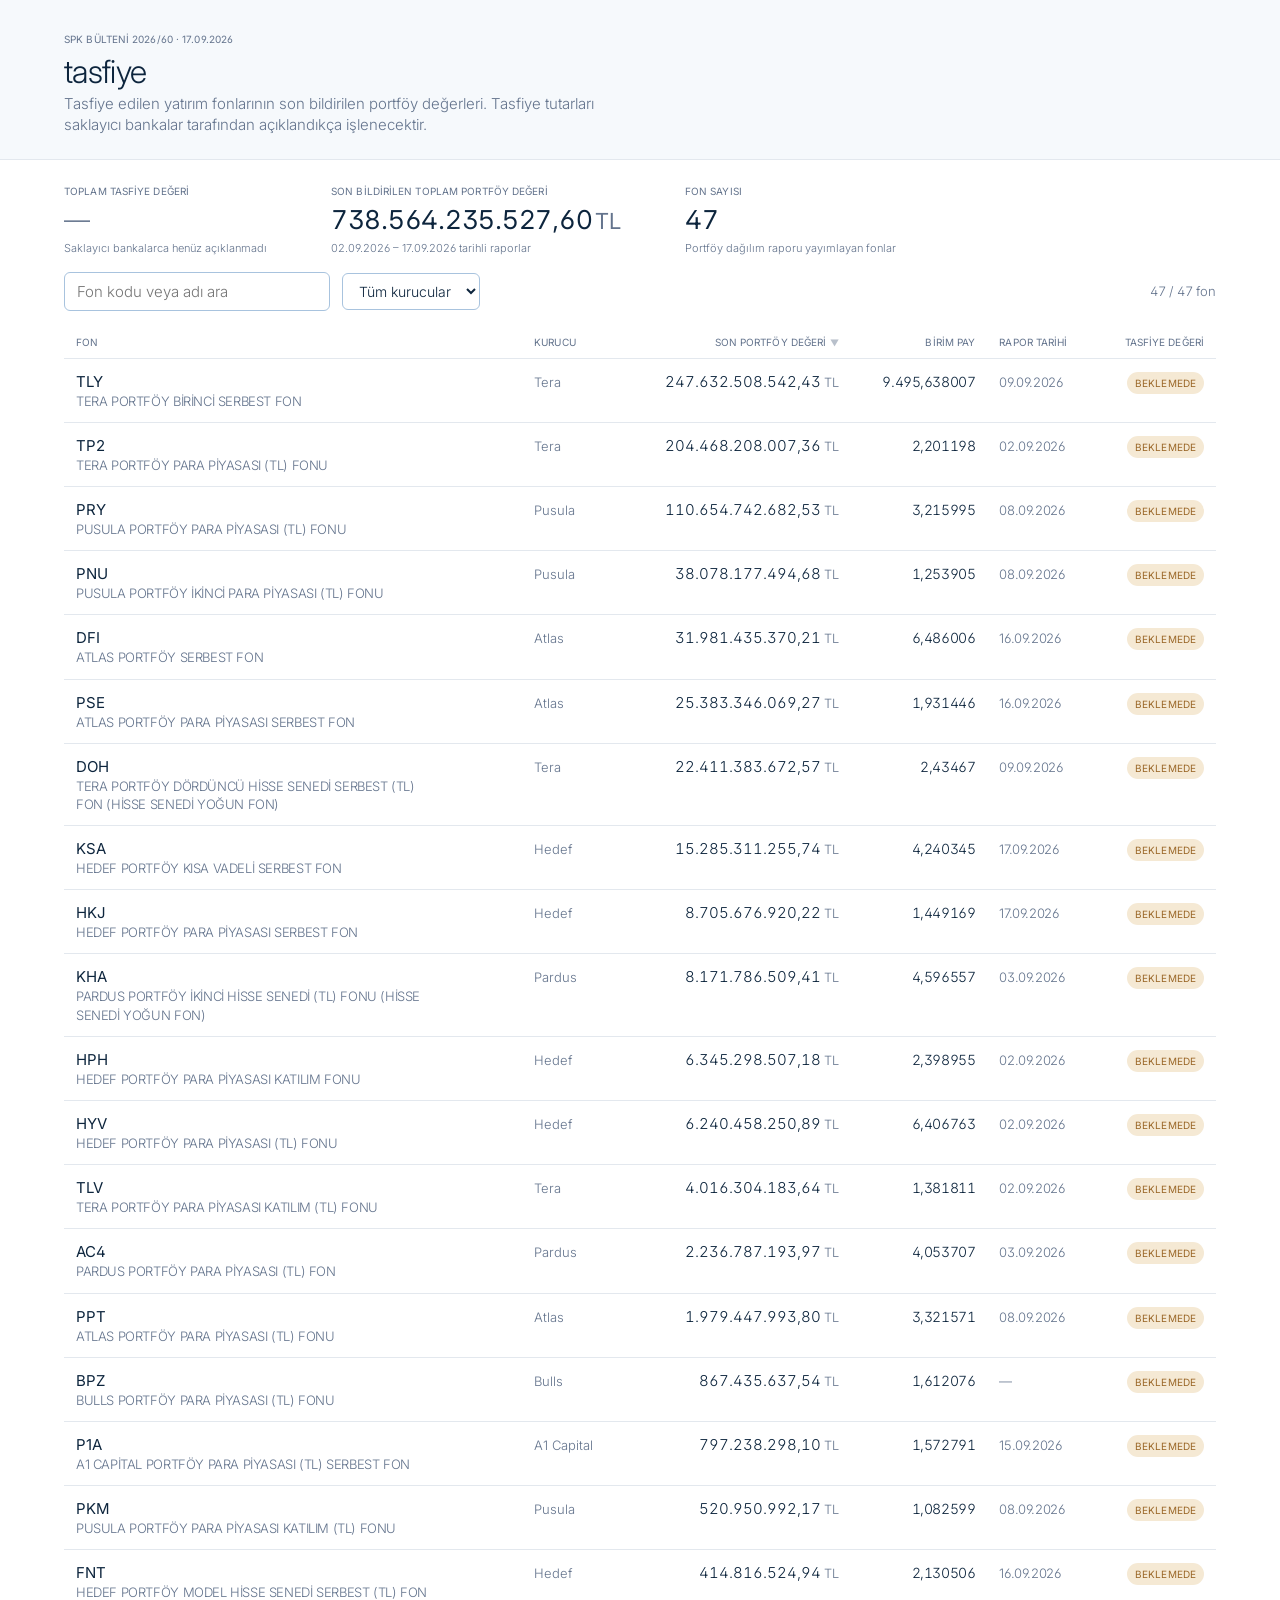
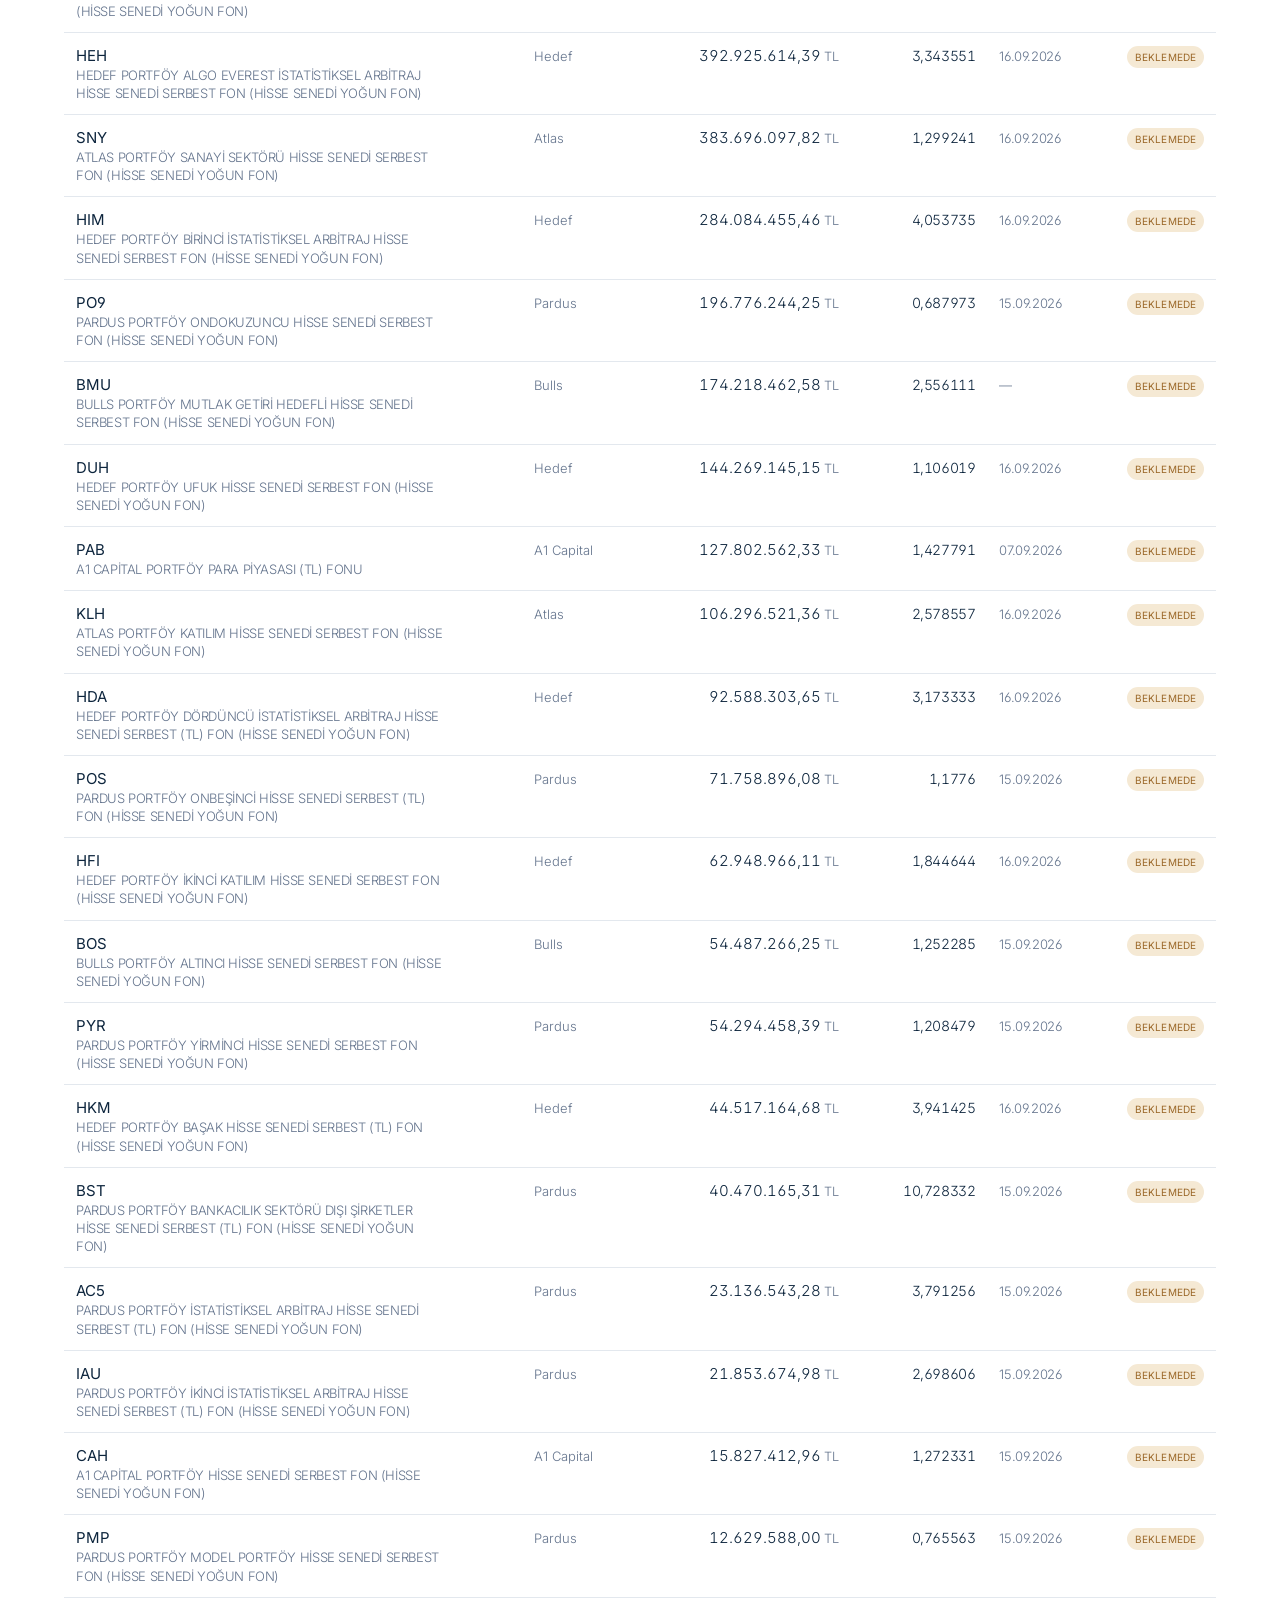
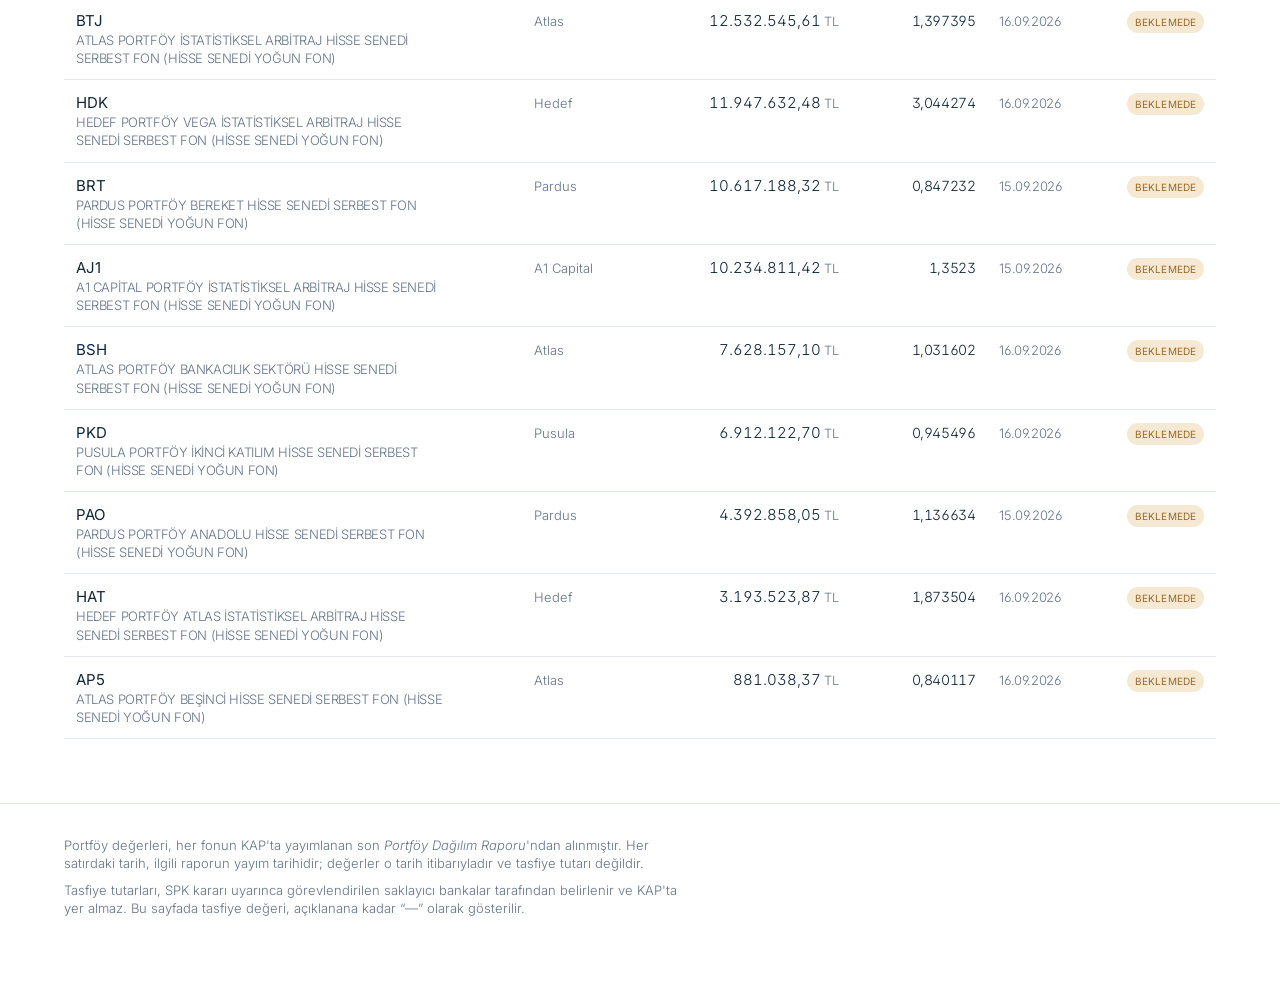
==== index.html @ d1d07144 "Serve the tracker from the site root Moves the page out of ui/ so GitHub Pages serves it at https://" ====
<!DOCTYPE html>
<html lang="tr">
<head>
<meta charset="utf-8">
<meta name="viewport" content="width=device-width, initial-scale=1">
<title>tasfiye</title>
<link rel="preconnect" href="https://fonts.googleapis.com">
<link rel="preconnect" href="https://fonts.gstatic.com" crossorigin>
<link href="https://fonts.googleapis.com/css2?family=Inter:wght@300;400&display=swap" rel="stylesheet">
<link rel="stylesheet" href="styles.css">
</head>
<body>

<header class="masthead">
  <div class="wrap">
    <div class="eyebrow">SPK Bülteni 2026/60 &middot; 17.09.2026</div>
    <h1>tasfiye</h1>
    <p class="lede">
      Tasfiye edilen yatırım fonlarının son bildirilen portföy değerleri.
      Tasfiye tutarları saklayıcı bankalar tarafından açıklandıkça işlenecektir.
    </p>
  </div>
</header>

<main class="wrap">

  <section class="totals">
    <div class="total-block">
      <div class="eyebrow">Toplam Tasfiye Değeri</div>
      <div class="total-value pending" id="totalLiq">—</div>
      <div class="asof">Saklayıcı bankalarca henüz açıklanmadı</div>
    </div>
    <div class="total-block">
      <div class="eyebrow">Son Bildirilen Toplam Portföy Değeri</div>
      <div class="total-value" id="totalNav">—</div>
      <div class="asof" id="totalAsof"></div>
    </div>
    <div class="total-block">
      <div class="eyebrow">Fon Sayısı</div>
      <div class="total-value" id="totalCount">—</div>
      <div class="asof">Portföy dağılım raporu yayımlayan fonlar</div>
    </div>
  </section>

  <div class="controls">
    <input type="search" id="q" placeholder="Fon kodu veya adı ara" aria-label="Fon ara" autocomplete="off">
    <select id="founder" aria-label="Kurucuya göre filtrele"><option value="">Tüm kurucular</option></select>
    <span class="count" id="count"></span>
  </div>

  <table>
    <thead>
      <tr>
        <th data-sort="fundCode">Fon</th>
        <th class="col-founder" data-sort="founder">Kurucu</th>
        <th class="r" data-sort="nav">Son Portföy Değeri</th>
        <th class="r col-unit" data-sort="unitPrice">Birim Pay</th>
        <th data-sort="reportDate">Rapor Tarihi</th>
        <th class="r" data-sort="liquidationValue">Tasfiye Değeri</th>
      </tr>
    </thead>
    <tbody id="rows"></tbody>
  </table>
  <div class="empty" id="empty" hidden>Eşleşen fon bulunamadı.</div>

</main>

<footer>
  <div class="wrap">
    <p>
      Portföy değerleri, her fonun KAP'ta yayımlanan son <em>Portföy Dağılım Raporu</em>'ndan
      alınmıştır. Her satırdaki tarih, ilgili raporun yayım tarihidir; değerler o tarih
      itibarıyladır ve tasfiye tutarı değildir.
    </p>
    <p>
      Tasfiye tutarları, SPK kararı uyarınca görevlendirilen saklayıcı bankalar tarafından
      belirlenir ve KAP'ta yer almaz. Bu sayfada tasfiye değeri, açıklanana kadar
      &ldquo;—&rdquo; olarak gösterilir.
    </p>
  </div>
</footer>

<script src="app.js"></script>
</body>
</html>
---- styles.css ----
/* Tokens from DESIGN.md. Light-only: the source system defines no dark palette,
   and the Project Adaptation section does not add one. */
:root {
  --primary: #533afd;
  --primary-deep: #4434d4;
  --primary-subdued: #b9b9f9;
  --brand-dark-900: #1c1e54;
  --ink: #0d253d;
  --ink-secondary: #273951;
  --ink-mute: #64748d;
  --on-primary: #ffffff;
  --canvas: #ffffff;
  --canvas-soft: #f6f9fc;
  --canvas-cream: #f5e9d4;
  --hairline: #e3e8ee;
  --ruby: #ea2261;
  --lemon: #9b6829;

  --r-xs: 4px; --r-sm: 6px; --r-md: 8px; --r-lg: 12px; --r-pill: 9999px;
  --s-xs: 4px; --s-sm: 8px; --s-md: 12px; --s-lg: 16px; --s-xl: 24px; --s-xxl: 32px; --s-huge: 64px;
  --shadow-1: 0 1px 3px rgba(0, 55, 112, .08);
}

*, *::before, *::after { box-sizing: border-box; }

html { -webkit-text-size-adjust: 100%; }

body {
  margin: 0;
  background: var(--canvas);
  color: var(--ink);
  font-family: Inter, "SF Pro Display", system-ui, -apple-system, sans-serif;
  font-size: 15px;
  font-weight: 300;
  line-height: 1.4;
  font-feature-settings: "ss01";
  -webkit-font-smoothing: antialiased;
}

/* Money and every numeric cell. Tabular figures are non-negotiable in this system. */
.num {
  font-variant-numeric: tabular-nums;
  font-feature-settings: "ss01", "tnum";
  text-align: right;
  white-space: nowrap;
}
.cur { color: var(--ink-mute); font-size: .85em; margin-left: 3px; }
.dash { color: var(--ink-mute); }

.wrap { max-width: 1200px; margin: 0 auto; padding: 0 var(--s-xl); }
@media (max-width: 640px) { .wrap { padding: 0 var(--s-lg); } }

/* ---------- masthead ---------- */
.masthead {
  background: var(--canvas-soft);
  border-bottom: 1px solid var(--hairline);
  padding: var(--s-xxl) 0 var(--s-xl);
}
.eyebrow {
  font-size: 10px; font-weight: 400; letter-spacing: .1px;
  text-transform: uppercase; color: var(--ink-mute);
  font-feature-settings: "ss01";
}
h1 {
  font-size: 32px; font-weight: 300; letter-spacing: -.64px;
  line-height: 1.1; margin: var(--s-sm) 0 var(--s-xs);
}
.lede { color: var(--ink-mute); font-size: 15px; max-width: 62ch; margin: 0; }
.lede a { color: var(--primary); text-decoration: none; }
.lede a:hover { text-decoration: underline; }

/* ---------- headline total (sits ABOVE the list, per the adaptation) ---------- */
.totals {
  display: flex; flex-wrap: wrap; gap: var(--s-huge);
  padding: var(--s-xl) 0 var(--s-lg);
}
.total-block { min-width: 200px; }
.total-value {
  font-size: 26px; font-weight: 400; letter-spacing: -.26px;
  margin-top: var(--s-xs);
  font-variant-numeric: tabular-nums; font-feature-settings: "ss01", "tnum";
}
.total-value.pending { color: var(--ink-mute); font-weight: 300; }
.asof { font-size: 11px; font-weight: 300; color: var(--ink-mute); margin-top: 2px; }

/* ---------- controls ---------- */
.controls {
  display: flex; gap: var(--s-md); align-items: center; flex-wrap: wrap;
  padding-bottom: var(--s-lg);
}
input[type="search"] {
  font: inherit; font-size: 15px; color: var(--ink);
  background: var(--canvas); border: 1px solid #a8c3de; border-radius: var(--r-sm);
  padding: var(--s-sm) var(--s-md); min-width: 260px;
}
input[type="search"]:focus { outline: none; border-color: var(--primary); }
select {
  font: inherit; font-size: 14px; color: var(--ink); background: var(--canvas);
  border: 1px solid #a8c3de; border-radius: var(--r-sm); padding: var(--s-sm) var(--s-md);
}
.count { font-size: 13px; color: var(--ink-mute); margin-left: auto; font-feature-settings: "ss01","tnum"; }

/* ---------- ledger ---------- */
table { width: 100%; border-collapse: collapse; }
thead th {
  font-size: 10px; font-weight: 400; letter-spacing: .1px; text-transform: uppercase;
  color: var(--ink-mute); text-align: left;
  padding: var(--s-sm) var(--s-md); border-bottom: 1px solid var(--hairline);
  white-space: nowrap;
}
thead th.r { text-align: right; }
thead th[data-sort] { cursor: pointer; user-select: none; }
thead th[data-sort]:hover { color: var(--ink); }
thead th .arrow { opacity: .45; font-size: 9px; }

/* hairline separators, no zebra */
tbody tr { border-bottom: 1px solid var(--hairline); }
tbody tr.row { cursor: pointer; }
tbody tr.row:hover { background: var(--canvas-soft); }
tbody td { padding: var(--s-md); vertical-align: baseline; }

.code { font-weight: 400; font-size: 15px; letter-spacing: -.1px; }
.fname {
  display: block; font-size: 13px; color: var(--ink-mute);
  letter-spacing: -.39px; max-width: 46ch;
  overflow-wrap: anywhere;   /* a stray unbroken token must never widen the page */
}
.founder { font-size: 13px; color: var(--ink-mute); white-space: nowrap; }
.val { font-size: 15px; }
.unit { font-size: 14px; letter-spacing: -.42px; }
.date { font-size: 13px; color: var(--ink-mute); letter-spacing: -.39px; white-space: nowrap; }

.pill {
  display: inline-block; border-radius: var(--r-pill); padding: 4px 8px;
  font-size: 10px; font-weight: 400; letter-spacing: .1px; text-transform: uppercase;
  white-space: nowrap;
}
.pill-pending { background: var(--canvas-cream); color: var(--lemon); }
.pill-liquidating { background: var(--primary-subdued); color: var(--primary-deep); }

/* ---------- expandable detail (text only — no charts, per the brief) ---------- */
tr.detail > td { padding: 0 var(--s-md) var(--s-lg); background: var(--canvas-soft); }
.detail-inner {
  display: flex; flex-wrap: wrap; gap: var(--s-huge);
  border-left: 2px solid var(--primary-subdued); padding: var(--s-md) 0 var(--s-md) var(--s-lg);
}
.alloc { min-width: 260px; }
.alloc dl { display: grid; grid-template-columns: 1fr auto; gap: 2px var(--s-lg); margin: var(--s-sm) 0 0; }
.alloc dt { font-size: 13px; color: var(--ink-secondary); }
.alloc dd {
  margin: 0; font-size: 13px; text-align: right;
  font-variant-numeric: tabular-nums; font-feature-settings: "ss01","tnum";
}
.meta { font-size: 13px; color: var(--ink-mute); }
.meta div { margin-bottom: var(--s-xs); }
.meta a { color: var(--primary); text-decoration: none; }
.meta a:hover { text-decoration: underline; }

.empty { padding: var(--s-huge) 0; text-align: center; color: var(--ink-mute); }

footer {
  border-top: 1px solid var(--hairline); margin-top: var(--s-huge);
  padding: var(--s-xxl) 0 var(--s-huge);
  font-size: 13px; color: var(--ink-mute);
}
footer p { margin: 0 0 var(--s-sm); max-width: 78ch; }

@media (max-width: 860px) {
  .col-founder, .col-unit { display: none; }
  .fname { max-width: 30ch; }
  .totals { gap: var(--s-xl); }
}

/* Phone: a 6-column ledger cannot fit 375px without horizontal scroll, so each row
   becomes a stacked block with its column header carried inline as a label. */
@media (max-width: 640px) {
  table, thead, tbody, tr, td { display: block; width: 100%; }
  thead { display: none; }

  tbody tr.row { padding: var(--s-lg) 0; }
  tbody tr.row td { padding: 0; }

  tbody tr.row td[data-label] {
    display: flex; justify-content: space-between; align-items: baseline;
    gap: var(--s-lg); padding-top: var(--s-sm);
  }
  tbody tr.row td[data-label]::before {
    content: attr(data-label);
    font-size: 10px; letter-spacing: .1px; text-transform: uppercase;
    color: var(--ink-mute); flex: none;
  }
  .fname { max-width: none; }
  .num { text-align: right; }

  tr.detail > td { padding: 0 0 var(--s-lg); }
  .detail-inner { gap: var(--s-xl); padding-left: var(--s-md); }
  .alloc { min-width: 0; width: 100%; }

  .controls { gap: var(--s-sm); }
  input[type="search"] { min-width: 0; flex: 1 1 100%; }
  .count { margin-left: 0; }
  h1 { font-size: 28px; }
}
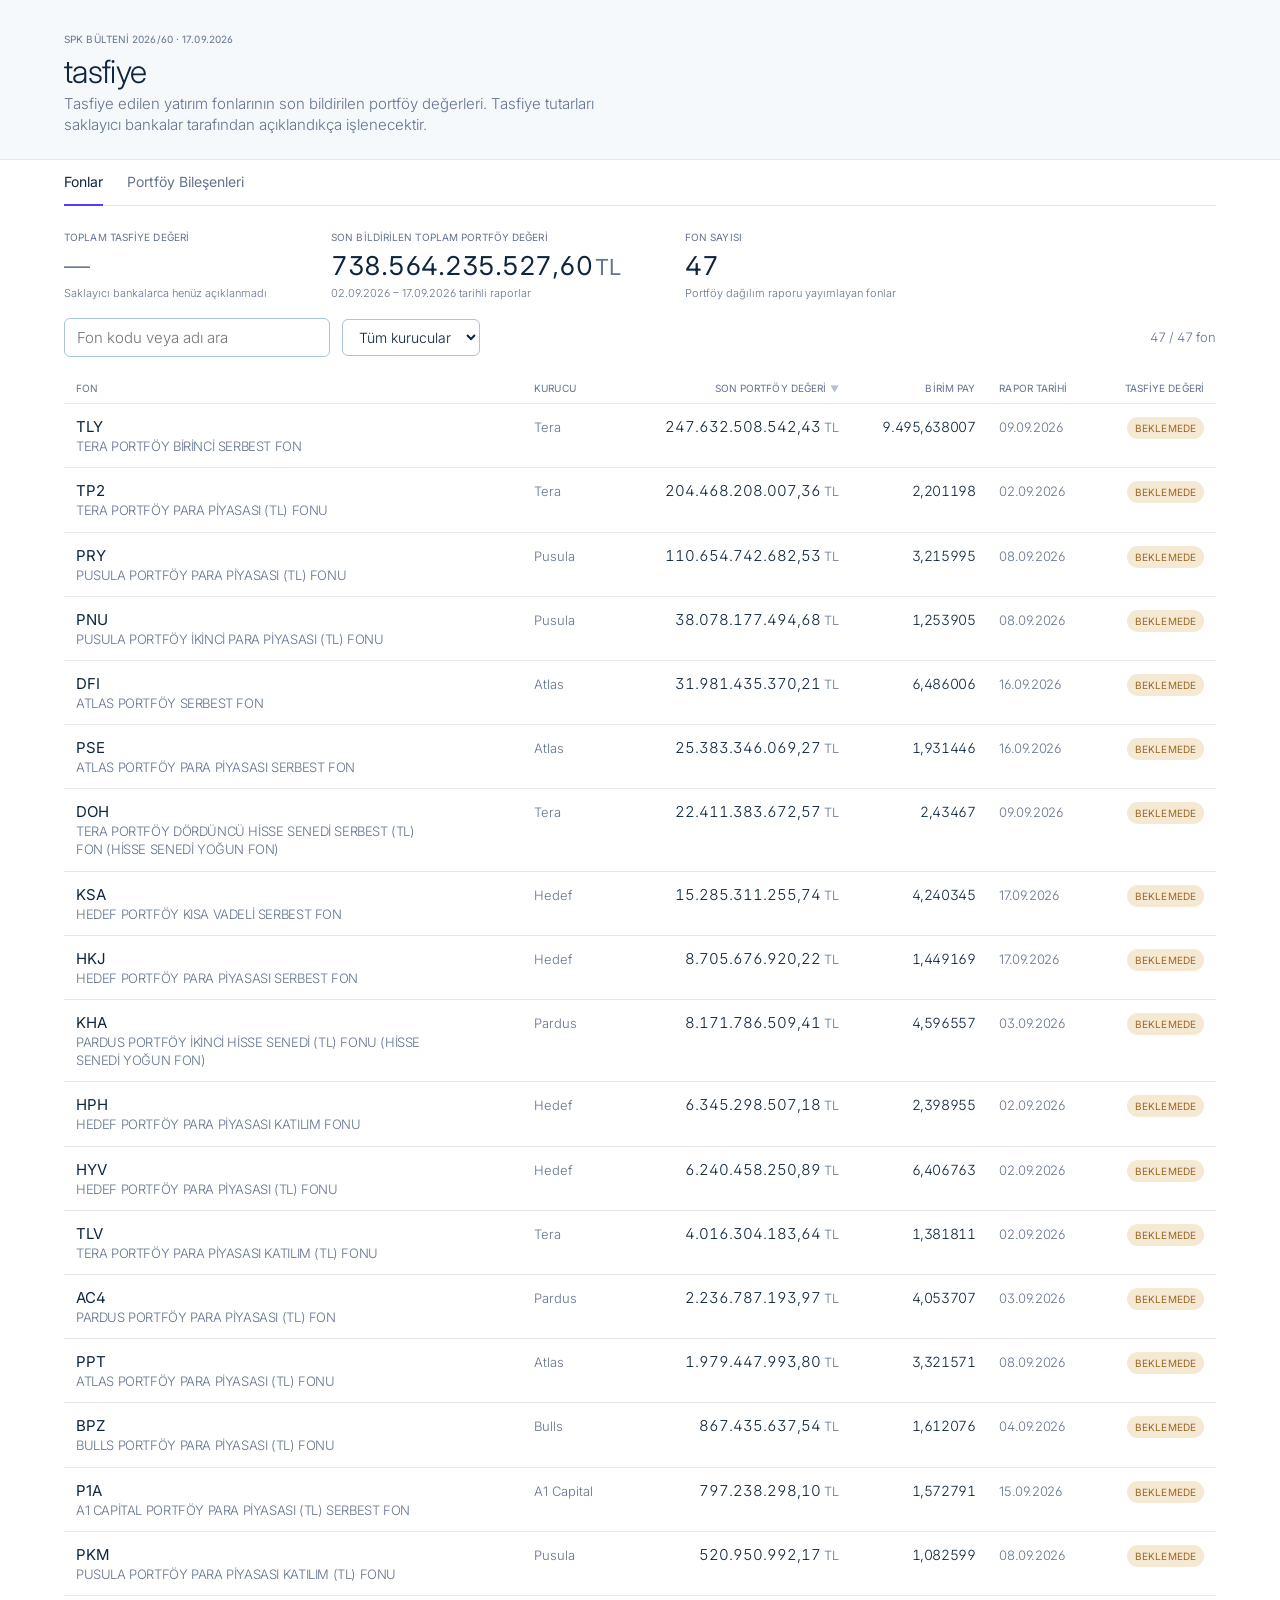
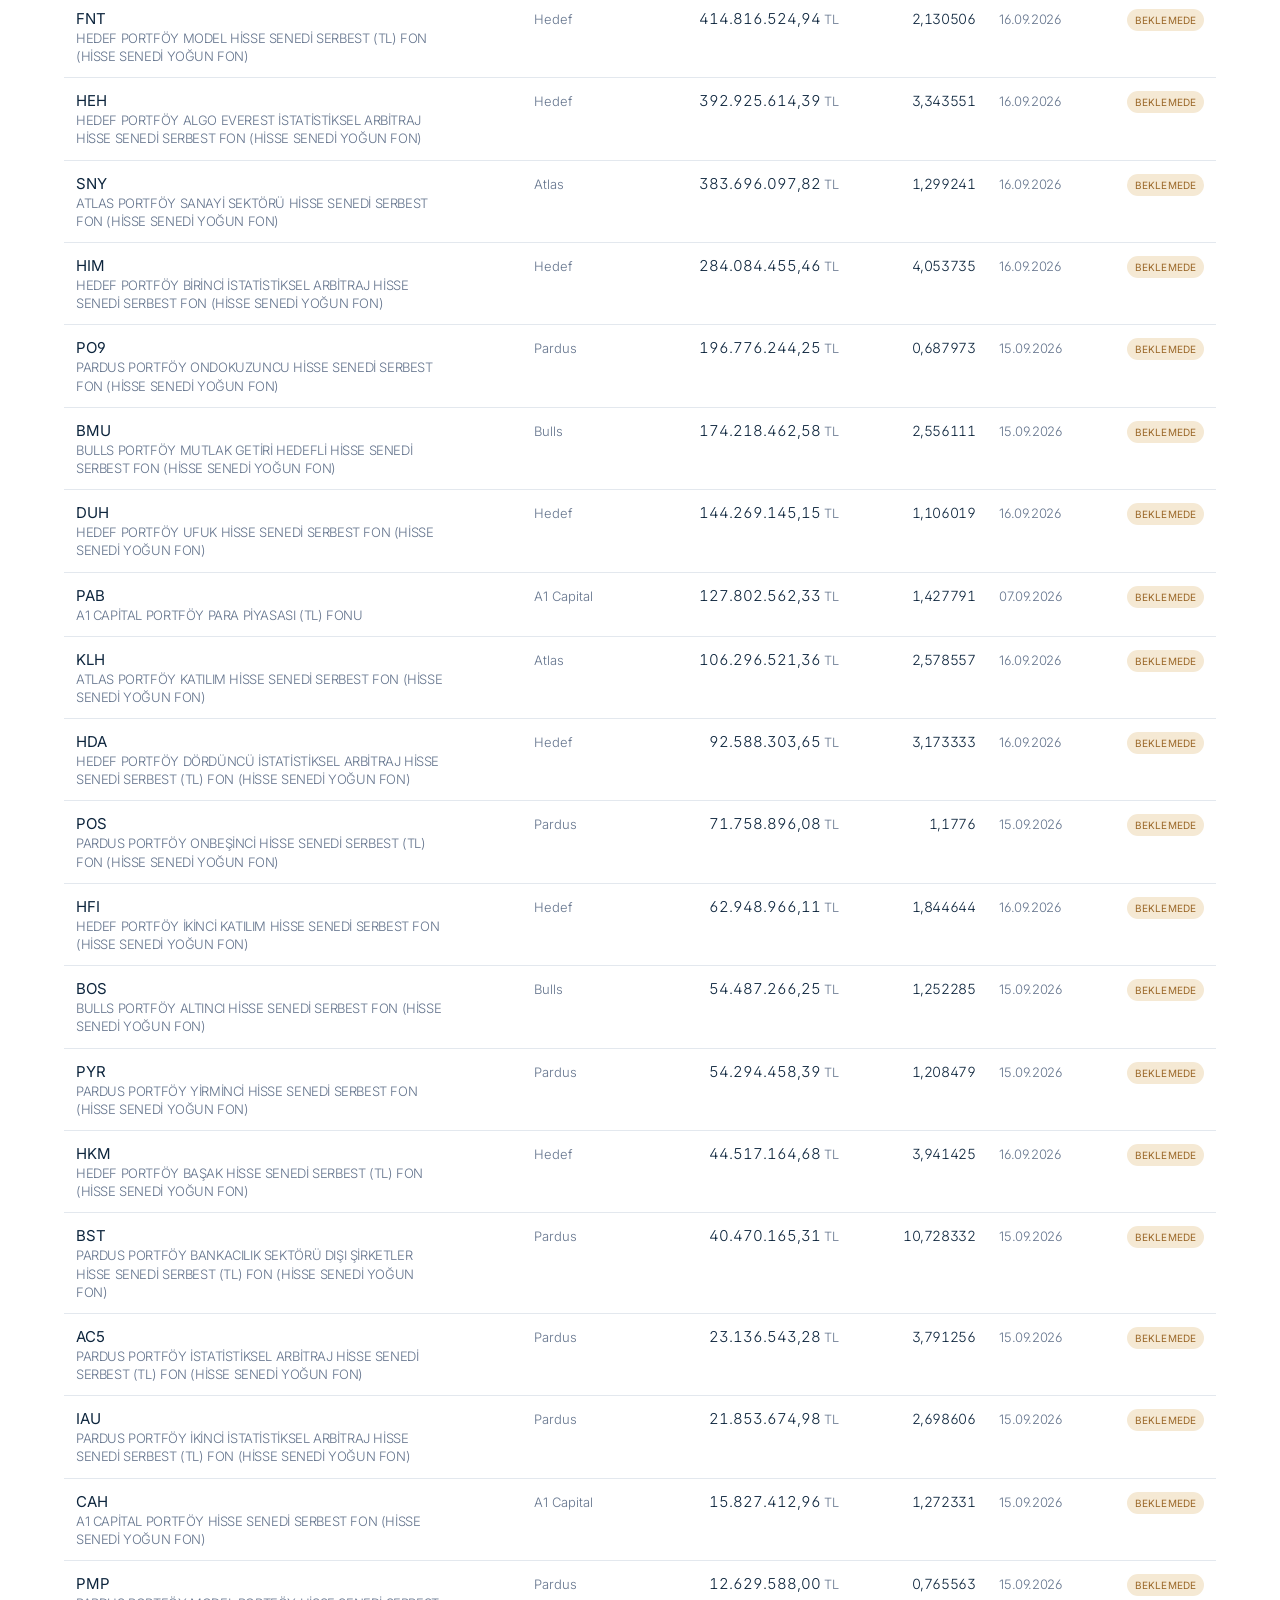
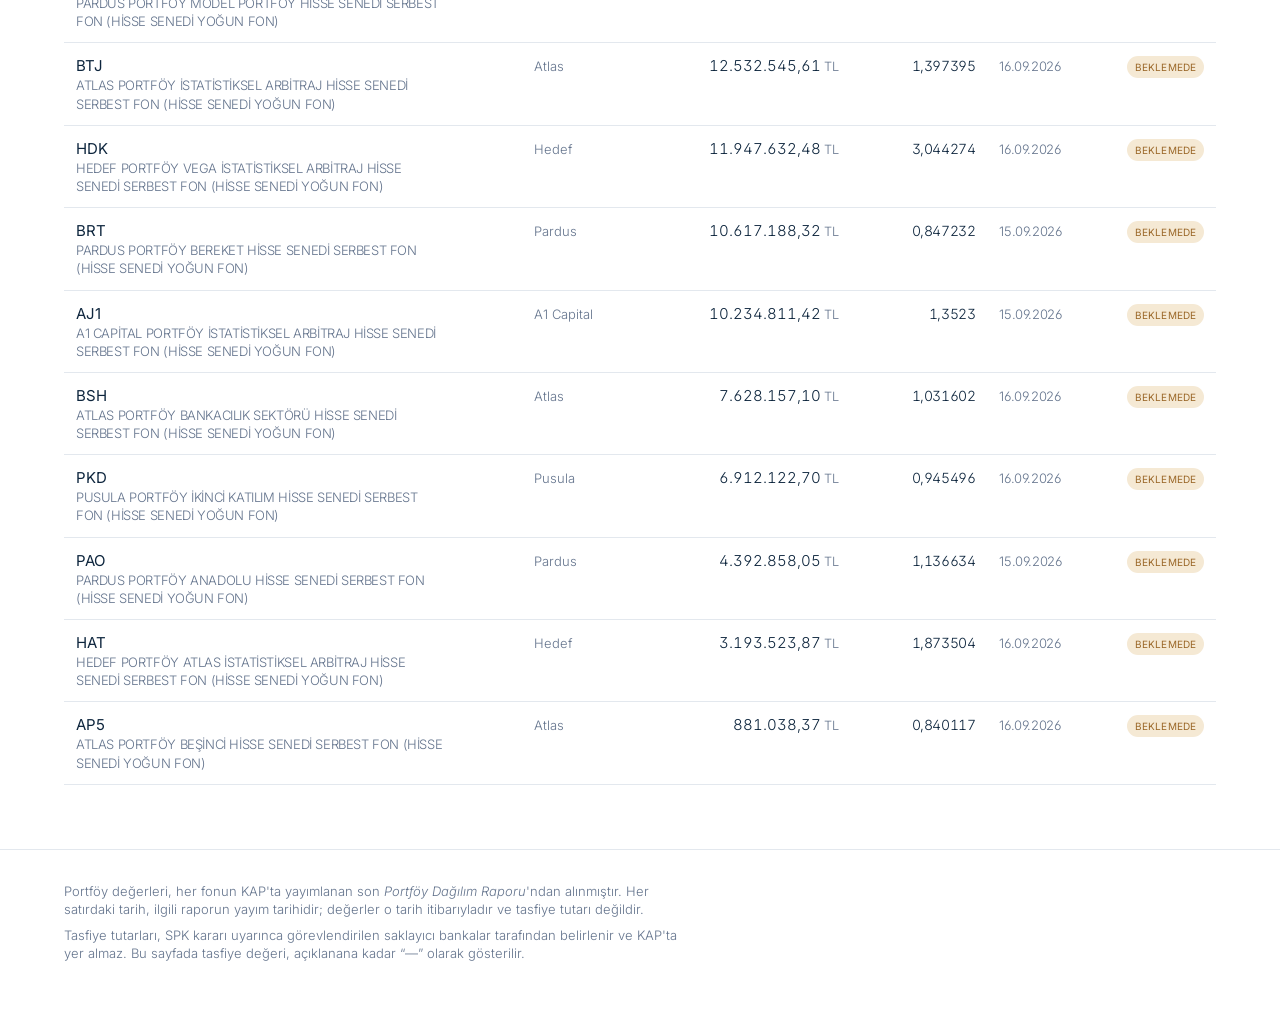
==== commit e4fe9f5c: "Add holdings extraction and the portfolio components tab The tracker showed what each fund was worth" ====
--- a/index.html
+++ b/index.html
@@ -24,59 +24,103 @@
 
 <main class="wrap">
 
-  <section class="totals">
-    <div class="total-block">
-      <div class="eyebrow">Toplam Tasfiye Değeri</div>
-      <div class="total-value pending" id="totalLiq">—</div>
-      <div class="asof">Saklayıcı bankalarca henüz açıklanmadı</div>
+  <nav class="tabs" role="tablist" aria-label="Görünüm">
+    <button type="button" class="tab" role="tab" id="tab-funds"
+            aria-controls="panel-funds" aria-selected="true">Fonlar</button>
+    <button type="button" class="tab" role="tab" id="tab-holdings"
+            aria-controls="panel-holdings" aria-selected="false">Portföy Bileşenleri</button>
+  </nav>
+
+  <!-- ══════════ the fund ledger ══════════ -->
+  <section id="panel-funds" role="tabpanel" aria-labelledby="tab-funds" tabindex="0">
+
+    <div class="totals">
+      <div class="total-block">
+        <div class="eyebrow">Toplam Tasfiye Değeri</div>
+        <div class="total-value pending" id="totalLiq">—</div>
+        <div class="asof">Saklayıcı bankalarca henüz açıklanmadı</div>
+      </div>
+      <div class="total-block">
+        <div class="eyebrow">Son Bildirilen Toplam Portföy Değeri</div>
+        <div class="total-value" id="totalNav">—</div>
+        <div class="asof" id="totalAsof"></div>
+      </div>
+      <div class="total-block">
+        <div class="eyebrow">Fon Sayısı</div>
+        <div class="total-value" id="totalCount">—</div>
+        <div class="asof">Portföy dağılım raporu yayımlayan fonlar</div>
+      </div>
     </div>
-    <div class="total-block">
-      <div class="eyebrow">Son Bildirilen Toplam Portföy Değeri</div>
-      <div class="total-value" id="totalNav">—</div>
-      <div class="asof" id="totalAsof"></div>
+
+    <div class="controls">
+      <input type="search" id="q" placeholder="Fon kodu veya adı ara" aria-label="Fon ara" autocomplete="off">
+      <select id="founder" aria-label="Kurucuya göre filtrele"><option value="">Tüm kurucular</option></select>
+      <span class="count" id="count"></span>
     </div>
-    <div class="total-block">
-      <div class="eyebrow">Fon Sayısı</div>
-      <div class="total-value" id="totalCount">—</div>
-      <div class="asof">Portföy dağılım raporu yayımlayan fonlar</div>
-    </div>
+
+    <table>
+      <thead>
+        <tr>
+          <th data-sort="fundCode">Fon</th>
+          <th class="col-founder" data-sort="founder">Kurucu</th>
+          <th class="r" data-sort="nav">Son Portföy Değeri</th>
+          <th class="r col-unit" data-sort="unitPrice">Birim Pay</th>
+          <th data-sort="reportDate">Rapor Tarihi</th>
+          <th class="r" data-sort="liquidationValue">Tasfiye Değeri</th>
+        </tr>
+      </thead>
+      <tbody id="rows"></tbody>
+    </table>
+    <div class="empty" id="empty" hidden>Eşleşen fon bulunamadı.</div>
+
   </section>
 
-  <div class="controls">
-    <input type="search" id="q" placeholder="Fon kodu veya adı ara" aria-label="Fon ara" autocomplete="off">
-    <select id="founder" aria-label="Kurucuya göre filtrele"><option value="">Tüm kurucular</option></select>
-    <span class="count" id="count"></span>
-  </div>
+  <!-- ══════════ what those funds actually hold ══════════ -->
+  <section id="panel-holdings" role="tabpanel" aria-labelledby="tab-holdings" tabindex="0" hidden>
 
-  <table>
-    <thead>
-      <tr>
-        <th data-sort="fundCode">Fon</th>
-        <th class="col-founder" data-sort="founder">Kurucu</th>
-        <th class="r" data-sort="nav">Son Portföy Değeri</th>
-        <th class="r col-unit" data-sort="unitPrice">Birim Pay</th>
-        <th data-sort="reportDate">Rapor Tarihi</th>
-        <th class="r" data-sort="liquidationValue">Tasfiye Değeri</th>
-      </tr>
-    </thead>
-    <tbody id="rows"></tbody>
-  </table>
-  <div class="empty" id="empty" hidden>Eşleşen fon bulunamadı.</div>
+    <div class="totals" id="hTally"></div>
+
+    <div class="controls">
+      <input type="search" id="hq" placeholder="İhraççı, şirket, kod veya fon ara"
+             aria-label="Bileşen ara" autocomplete="off">
+      <div class="chips" id="hChips" role="group" aria-label="Varlık sınıfı"></div>
+      <span class="count" id="hCount"></span>
+    </div>
+
+    <div id="hSections"></div>
+
+  </section>
 
 </main>
 
 <footer>
   <div class="wrap">
-    <p>
-      Portföy değerleri, her fonun KAP'ta yayımlanan son <em>Portföy Dağılım Raporu</em>'ndan
-      alınmıştır. Her satırdaki tarih, ilgili raporun yayım tarihidir; değerler o tarih
-      itibarıyladır ve tasfiye tutarı değildir.
-    </p>
-    <p>
-      Tasfiye tutarları, SPK kararı uyarınca görevlendirilen saklayıcı bankalar tarafından
-      belirlenir ve KAP'ta yer almaz. Bu sayfada tasfiye değeri, açıklanana kadar
-      &ldquo;—&rdquo; olarak gösterilir.
-    </p>
+    <div id="notes-funds">
+      <p>
+        Portföy değerleri, her fonun KAP'ta yayımlanan son <em>Portföy Dağılım Raporu</em>'ndan
+        alınmıştır. Her satırdaki tarih, ilgili raporun yayım tarihidir; değerler o tarih
+        itibarıyladır ve tasfiye tutarı değildir.
+      </p>
+      <p>
+        Tasfiye tutarları, SPK kararı uyarınca görevlendirilen saklayıcı bankalar tarafından
+        belirlenir ve KAP'ta yer almaz. Bu sayfada tasfiye değeri, açıklanana kadar
+        &ldquo;—&rdquo; olarak gösterilir.
+      </p>
+    </div>
+    <div id="notes-holdings" hidden>
+      <p>
+        Bileşenler, aynı raporların <em>Fon Portföy Değeri Tablosu</em> bölümünden okunmuştur.
+        Repo ve türev pozisyonlar, mevduat ve katılma hesapları, kıymetli madenler, döviz ve
+        VİOP teminatları kapsam dışıdır. Tutar gösterilmez; liste yalnızca hangi varlığa maruz
+        kalındığını gösterir.
+      </p>
+      <p>
+        Aynı ihraççı raporlar arasında farklı yazılabiliyor; kayıtlar ISIN kökü üzerinden
+        birleştirilmiş, diğer yazımlar satır altında verilmiştir. Kira sertifikalarında bazı
+        raporlar varlık kiralama şirketini, bazıları kaynak kuruluşu yazar — ikisi de
+        listelenir. Fon katılma paylarının çoğu raporlarda yalnızca fon koduyla yer alır.
+      </p>
+    </div>
   </div>
 </footer>
 
--- a/styles.css
+++ b/styles.css
@@ -23,6 +23,10 @@
 
 *, *::before, *::after { box-sizing: border-box; }
 
+/* The phone breakpoint below re-declares display on every table element, which would
+   otherwise beat the UA stylesheet and un-hide filtered-out rows. */
+[hidden] { display: none !important; }
+
 html { -webkit-text-size-adjust: 100%; }
 
 body {
@@ -69,6 +73,20 @@
 .lede a { color: var(--primary); text-decoration: none; }
 .lede a:hover { text-decoration: underline; }
 
+/* ---------- tabs ---------- */
+.tabs {
+  display: flex; gap: var(--s-xl);
+  border-bottom: 1px solid var(--hairline);
+}
+.tab {
+  font: inherit; font-size: 14px; font-weight: 400; color: var(--ink-mute);
+  background: none; border: 0; border-bottom: 2px solid transparent;
+  padding: var(--s-md) 0; margin-bottom: -1px; cursor: pointer;
+}
+.tab:hover { color: var(--ink); }
+.tab[aria-selected="true"] { color: var(--ink); border-bottom-color: var(--primary); }
+.tab:focus-visible { outline: 2px solid var(--primary); outline-offset: 2px; }
+
 /* ---------- headline total (sits ABOVE the list, per the adaptation) ---------- */
 .totals {
   display: flex; flex-wrap: wrap; gap: var(--s-huge);
@@ -99,6 +117,20 @@
   border: 1px solid #a8c3de; border-radius: var(--r-sm); padding: var(--s-sm) var(--s-md);
 }
 .count { font-size: 13px; color: var(--ink-mute); margin-left: auto; font-feature-settings: "ss01","tnum"; }
+
+/* class filter, the holdings tab's equivalent of the founder select */
+.chips { display: flex; gap: var(--s-xs); flex-wrap: wrap; }
+.chip {
+  font: inherit; font-size: 13px; color: var(--ink-secondary);
+  background: var(--canvas); border: 1px solid #a8c3de; border-radius: var(--r-pill);
+  padding: 6px var(--s-md); cursor: pointer;
+}
+.chip:hover { border-color: var(--primary); }
+.chip[aria-pressed="true"] {
+  background: var(--primary-subdued); border-color: var(--primary-subdued);
+  color: var(--primary-deep);
+}
+.chip:focus-visible { outline: 2px solid var(--primary); outline-offset: 1px; }
 
 /* ---------- ledger ---------- */
 table { width: 100%; border-collapse: collapse; }
@@ -158,6 +190,38 @@
 
 .empty { padding: var(--s-huge) 0; text-align: center; color: var(--ink-mute); }
 
+/* ---------- holdings: one hairline table per asset class ---------- */
+.hsec { margin-top: var(--s-xxl); }
+.hsec:first-child { margin-top: var(--s-lg); }
+.hhead {
+  display: flex; align-items: baseline; gap: var(--s-md); flex-wrap: wrap;
+  padding-bottom: var(--s-sm); border-bottom: 1px solid var(--ink);
+}
+.hhead h2 {
+  margin: 0; font-size: 13px; font-weight: 400;
+  letter-spacing: .1px; text-transform: uppercase;
+}
+.hhead .n { font-size: 12px; color: var(--ink-mute); font-feature-settings: "ss01","tnum"; }
+.hhead .gloss { flex-basis: 100%; font-size: 12px; color: var(--ink-mute); margin-top: 2px; }
+
+.hsec tbody tr:hover { background: var(--canvas-soft); }
+.hsec td { font-size: 14px; vertical-align: top; }
+.hsec .name { overflow-wrap: anywhere; }
+.alt { display: block; font-size: 12px; color: var(--ink-mute); margin-top: 3px; }
+
+/* which of the 47 funds hold it — codes, not amounts */
+.holders { display: flex; gap: 3px; flex-wrap: wrap; max-width: 34ch; }
+.holders span {
+  font-size: 11px; letter-spacing: .2px; color: var(--ink-secondary);
+  background: var(--canvas-soft); border: 1px solid var(--hairline);
+  border-radius: var(--r-xs); padding: 1px 5px;
+}
+.kind {
+  display: inline-block; font-size: 11px; white-space: nowrap;
+  background: var(--canvas-cream); color: var(--lemon);
+  border-radius: var(--r-xs); padding: 1px 6px; margin: 0 3px 2px 0;
+}
+
 footer {
   border-top: 1px solid var(--hairline); margin-top: var(--s-huge);
   padding: var(--s-xxl) 0 var(--s-huge);
@@ -200,4 +264,24 @@
   input[type="search"] { min-width: 0; flex: 1 1 100%; }
   .count { margin-left: 0; }
   h1 { font-size: 28px; }
-}
+
+  .tabs { gap: var(--s-lg); }
+
+  /* four tallies stacked one per row push the list off the first screen */
+  #hTally { display: grid; grid-template-columns: 1fr 1fr; gap: var(--s-lg); }
+  #hTally .total-block { min-width: 0; }
+  #hTally .total-value { font-size: 22px; }
+
+  .hsec tbody tr { padding: var(--s-lg) 0; }
+  .hsec tbody td { padding: 0; }
+  .hsec tbody td[data-label] {
+    display: flex; justify-content: space-between; align-items: baseline;
+    gap: var(--s-lg); padding-top: var(--s-sm);
+  }
+  .hsec tbody td[data-label]::before {
+    content: attr(data-label);
+    font-size: 10px; letter-spacing: .1px; text-transform: uppercase;
+    color: var(--ink-mute); flex: none;
+  }
+  .holders { max-width: none; justify-content: flex-end; }
+}
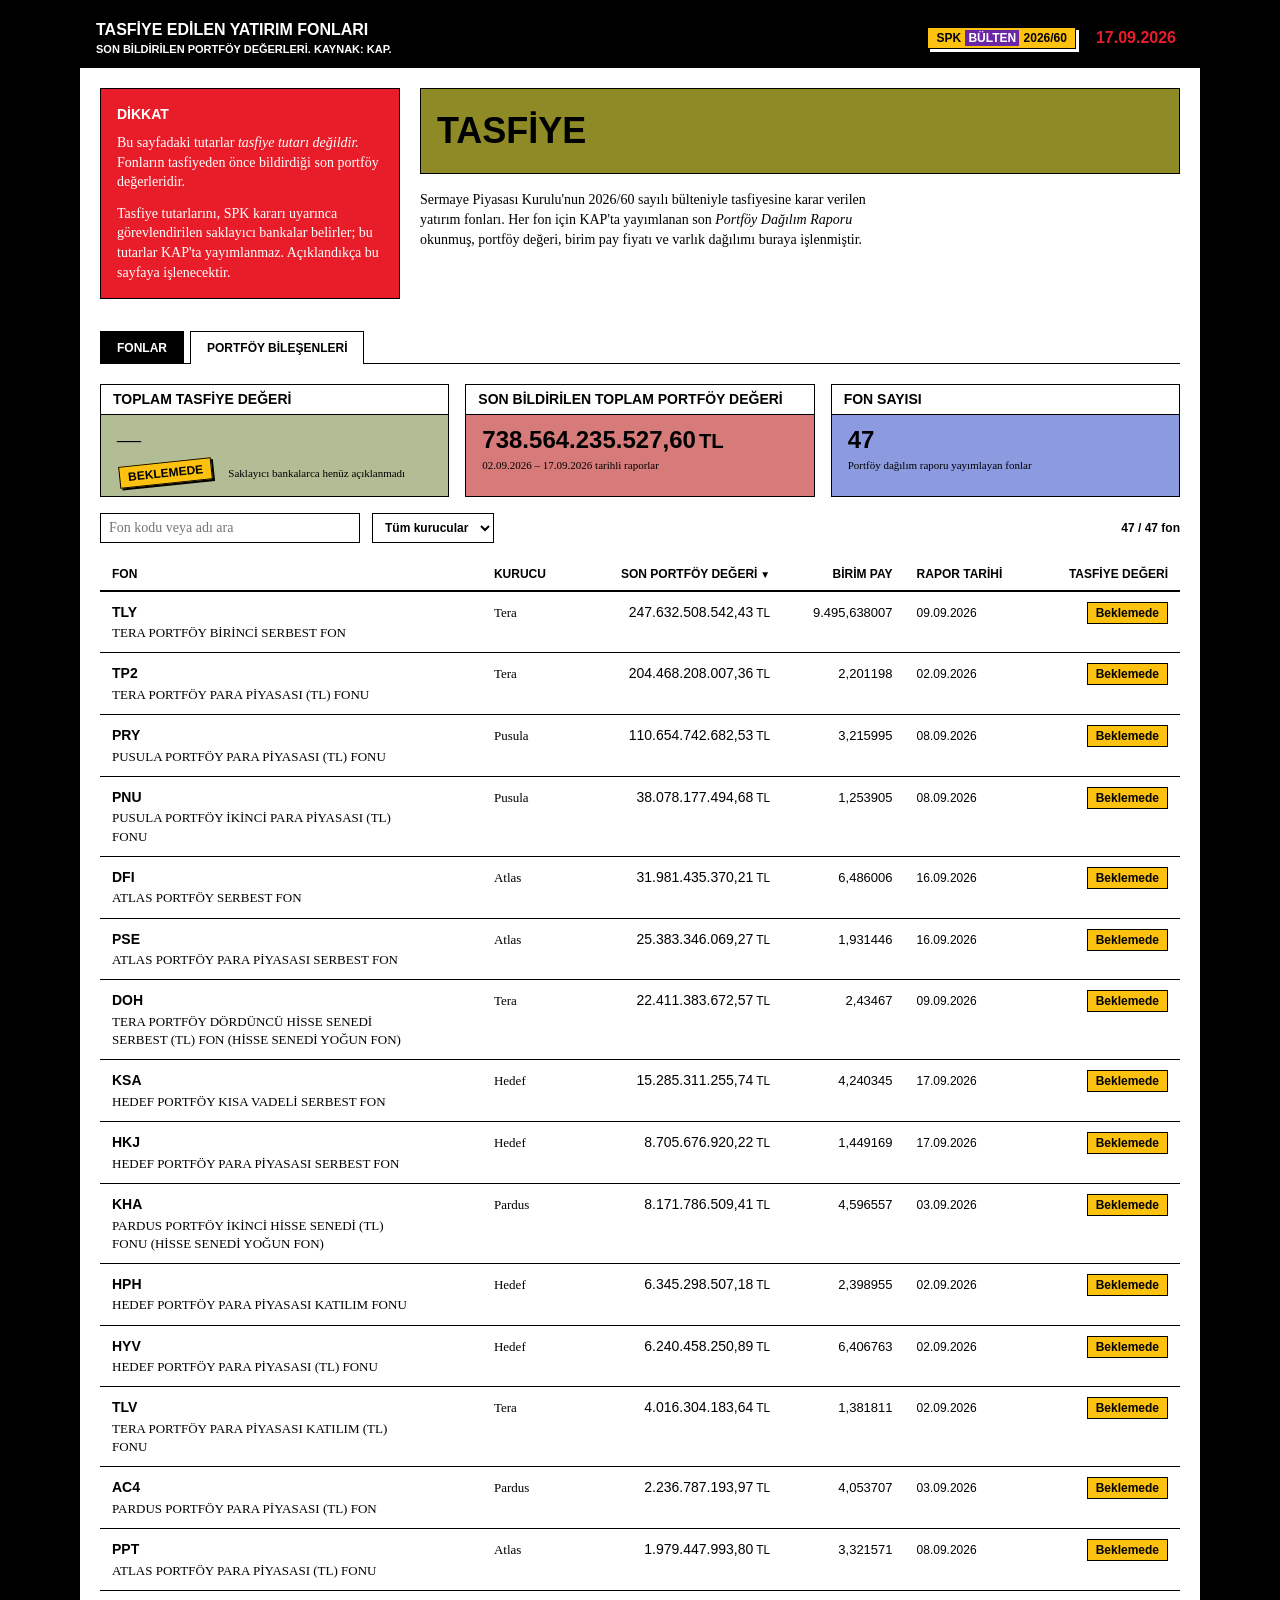
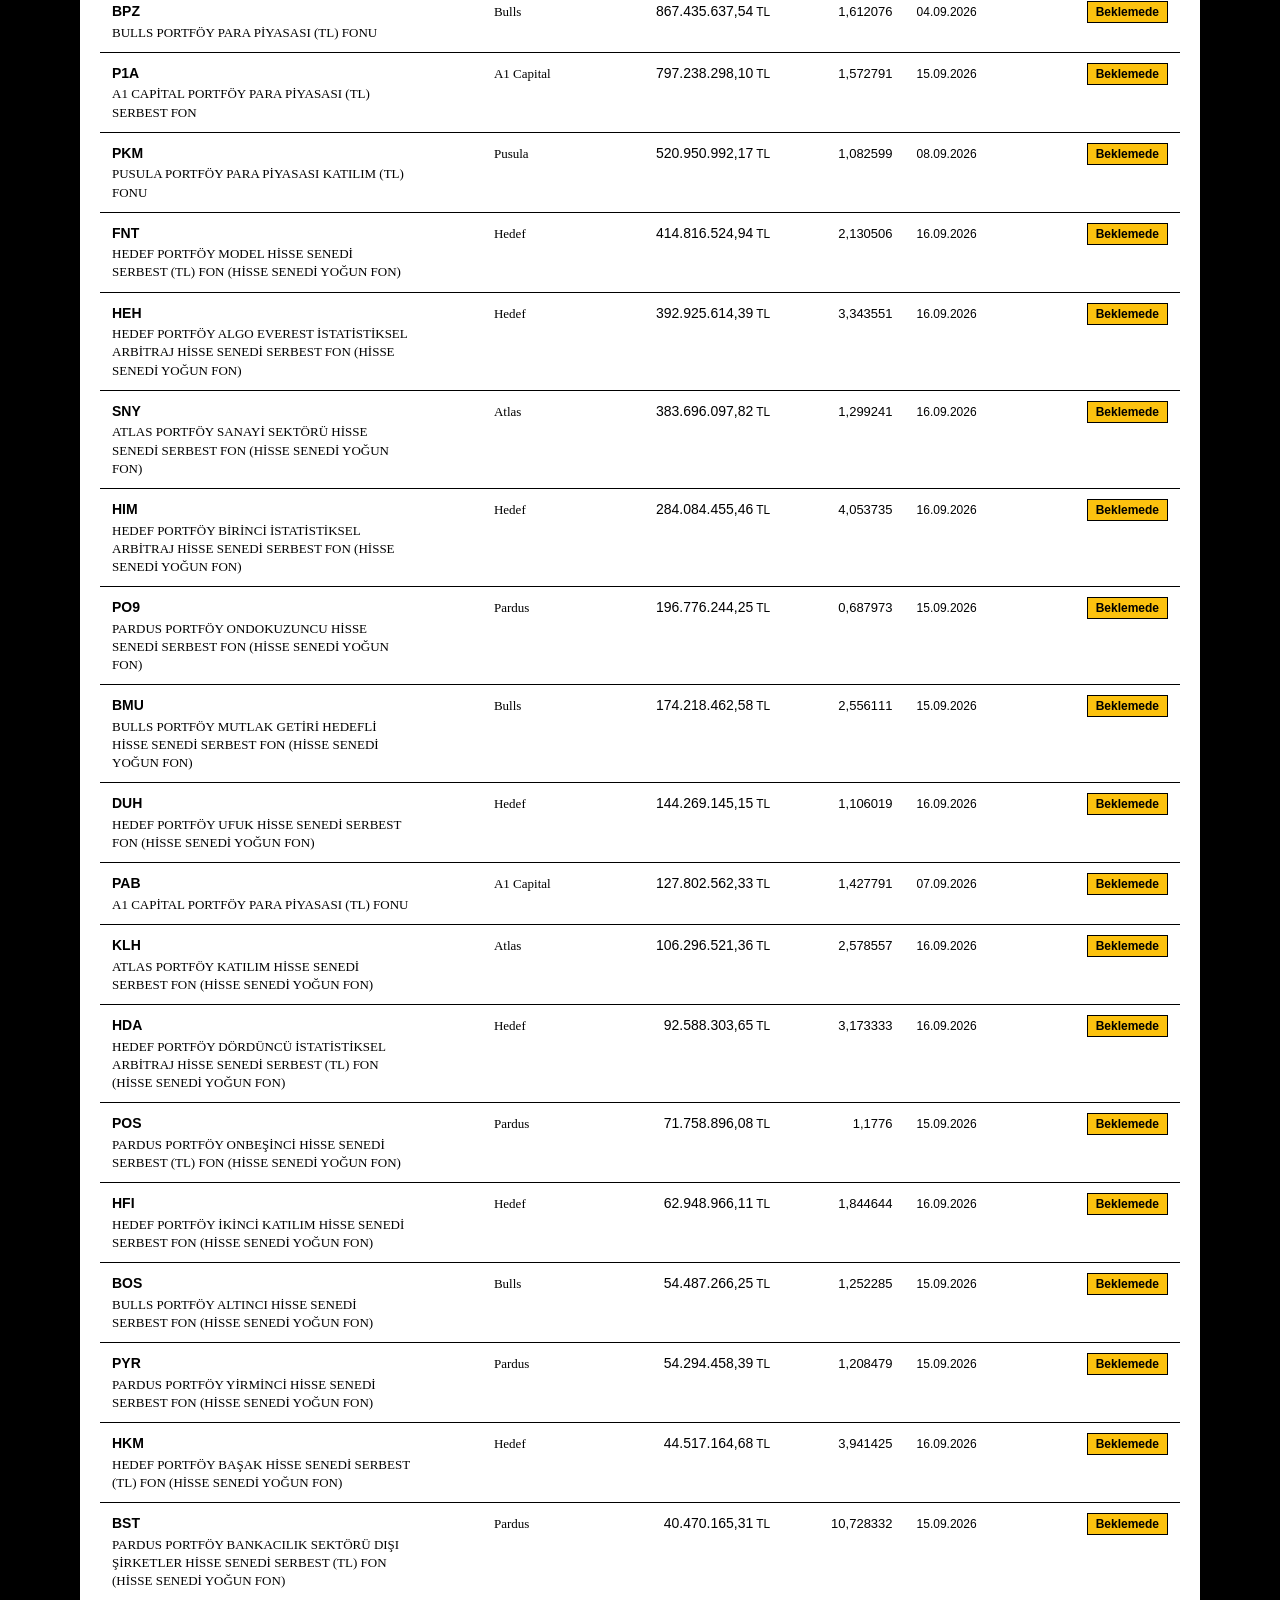
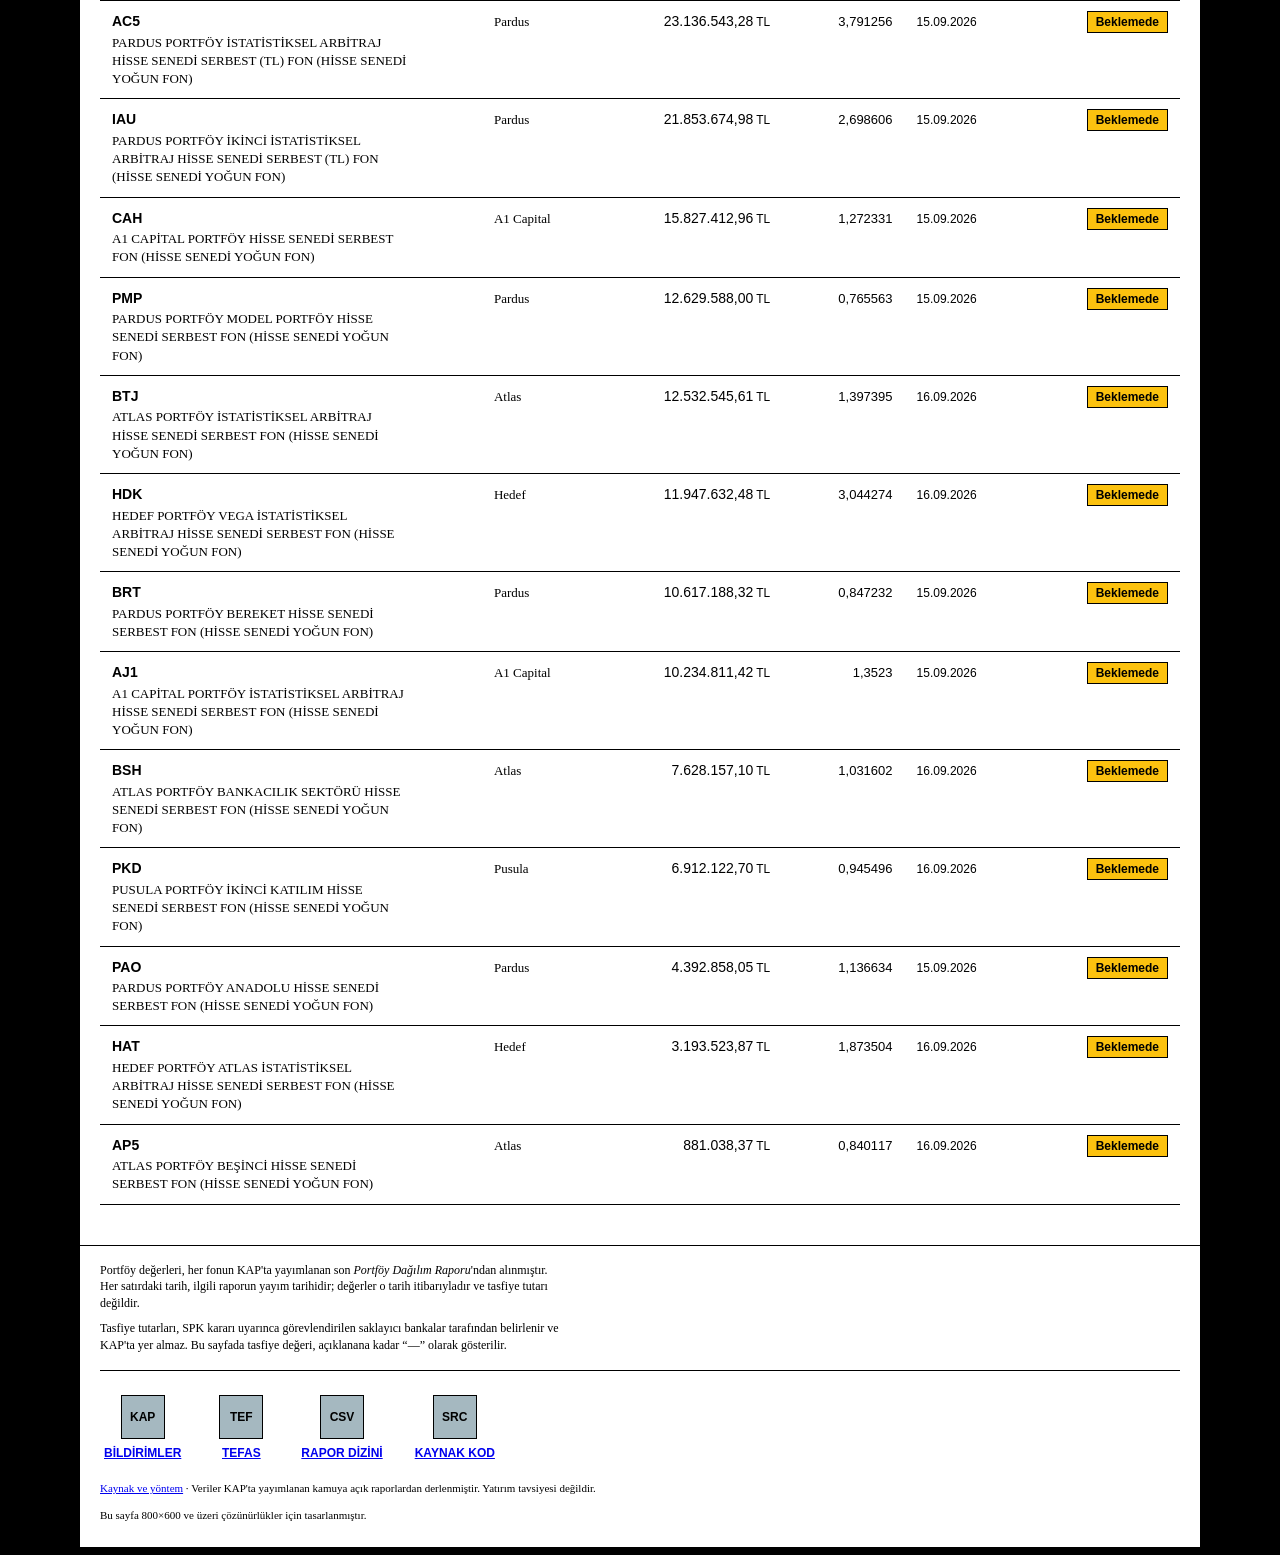
==== commit e8bc3cce: "Redesign the tracker on a 1996 Dell catalog design system Swaps the Stripe-derived visual system for" ====
--- a/index.html
+++ b/index.html
@@ -4,125 +4,172 @@
 <meta charset="utf-8">
 <meta name="viewport" content="width=device-width, initial-scale=1">
 <title>tasfiye</title>
-<link rel="preconnect" href="https://fonts.googleapis.com">
-<link rel="preconnect" href="https://fonts.gstatic.com" crossorigin>
-<link href="https://fonts.googleapis.com/css2?family=Inter:wght@300;400&display=swap" rel="stylesheet">
+<meta name="description" content="Tasfiye edilen yatırım fonlarının son bildirilen portföy değerleri ve portföy bileşenleri.">
 <link rel="stylesheet" href="styles.css">
 </head>
 <body>
 
-<header class="masthead">
-  <div class="wrap">
-    <div class="eyebrow">SPK Bülteni 2026/60 &middot; 17.09.2026</div>
-    <h1>tasfiye</h1>
-    <p class="lede">
-      Tasfiye edilen yatırım fonlarının son bildirilen portföy değerleri.
-      Tasfiye tutarları saklayıcı bankalar tarafından açıklandıkça işlenecektir.
-    </p>
-  </div>
-</header>
+<!-- the page sits inside a literal black frame; body padding is that frame -->
+<div class="frame">
 
-<main class="wrap">
+  <!-- ══════════ top banner ══════════ -->
+  <header class="banner">
+    <div class="banner-head">
+      <div class="banner-title">TASFİYE EDİLEN YATIRIM FONLARI</div>
+      <div class="banner-sub">SON BİLDİRİLEN PORTFÖY DEĞERLERİ. KAYNAK: KAP.</div>
+    </div>
+    <div class="banner-right">
+      <span class="sticker">SPK <b class="stripe">BÜLTEN</b> 2026/60</span>
+      <span class="callout">17.09.2026</span>
+    </div>
+  </header>
 
-  <nav class="tabs" role="tablist" aria-label="Görünüm">
-    <button type="button" class="tab" role="tab" id="tab-funds"
-            aria-controls="panel-funds" aria-selected="true">Fonlar</button>
-    <button type="button" class="tab" role="tab" id="tab-holdings"
-            aria-controls="panel-holdings" aria-selected="false">Portföy Bileşenleri</button>
-  </nav>
-
-  <!-- ══════════ the fund ledger ══════════ -->
-  <section id="panel-funds" role="tabpanel" aria-labelledby="tab-funds" tabindex="0">
-
-    <div class="totals">
-      <div class="total-block">
-        <div class="eyebrow">Toplam Tasfiye Değeri</div>
-        <div class="total-value pending" id="totalLiq">—</div>
-        <div class="asof">Saklayıcı bankalarca henüz açıklanmadı</div>
-      </div>
-      <div class="total-block">
-        <div class="eyebrow">Son Bildirilen Toplam Portföy Değeri</div>
-        <div class="total-value" id="totalNav">—</div>
-        <div class="asof" id="totalAsof"></div>
-      </div>
-      <div class="total-block">
-        <div class="eyebrow">Fon Sayısı</div>
-        <div class="total-value" id="totalCount">—</div>
-        <div class="asof">Portföy dağılım raporu yayımlayan fonlar</div>
-      </div>
+  <!-- ══════════ masthead: eyebrow block + the one red panel ══════════ -->
+  <div class="masthead wrap">
+    <div class="hero">
+      <div class="eyebrow-block tint-olive"><h1>TASFİYE</h1></div>
+      <p class="lede">
+        Sermaye Piyasası Kurulu'nun 2026/60 sayılı bülteniyle tasfiyesine karar verilen
+        yatırım fonları. Her fon için KAP'ta yayımlanan son <em>Portföy Dağılım Raporu</em>
+        okunmuş, portföy değeri, birim pay fiyatı ve varlık dağılımı buraya işlenmiştir.
+      </p>
     </div>
 
-    <div class="controls">
-      <input type="search" id="q" placeholder="Fon kodu veya adı ara" aria-label="Fon ara" autocomplete="off">
-      <select id="founder" aria-label="Kurucuya göre filtrele"><option value="">Tüm kurucular</option></select>
-      <span class="count" id="count"></span>
-    </div>
-
-    <table>
-      <thead>
-        <tr>
-          <th data-sort="fundCode">Fon</th>
-          <th class="col-founder" data-sort="founder">Kurucu</th>
-          <th class="r" data-sort="nav">Son Portföy Değeri</th>
-          <th class="r col-unit" data-sort="unitPrice">Birim Pay</th>
-          <th data-sort="reportDate">Rapor Tarihi</th>
-          <th class="r" data-sort="liquidationValue">Tasfiye Değeri</th>
-        </tr>
-      </thead>
-      <tbody id="rows"></tbody>
-    </table>
-    <div class="empty" id="empty" hidden>Eşleşen fon bulunamadı.</div>
-
-  </section>
-
-  <!-- ══════════ what those funds actually hold ══════════ -->
-  <section id="panel-holdings" role="tabpanel" aria-labelledby="tab-holdings" tabindex="0" hidden>
-
-    <div class="totals" id="hTally"></div>
-
-    <div class="controls">
-      <input type="search" id="hq" placeholder="İhraççı, şirket, kod veya fon ara"
-             aria-label="Bileşen ara" autocomplete="off">
-      <div class="chips" id="hChips" role="group" aria-label="Varlık sınıfı"></div>
-      <span class="count" id="hCount"></span>
-    </div>
-
-    <div id="hSections"></div>
-
-  </section>
-
-</main>
-
-<footer>
-  <div class="wrap">
-    <div id="notes-funds">
+    <aside class="cta">
+      <div class="cta-head">DİKKAT</div>
       <p>
-        Portföy değerleri, her fonun KAP'ta yayımlanan son <em>Portföy Dağılım Raporu</em>'ndan
-        alınmıştır. Her satırdaki tarih, ilgili raporun yayım tarihidir; değerler o tarih
-        itibarıyladır ve tasfiye tutarı değildir.
+        Bu sayfadaki tutarlar <em>tasfiye tutarı değildir.</em> Fonların tasfiyeden önce
+        bildirdiği son portföy değerleridir.
       </p>
       <p>
-        Tasfiye tutarları, SPK kararı uyarınca görevlendirilen saklayıcı bankalar tarafından
-        belirlenir ve KAP'ta yer almaz. Bu sayfada tasfiye değeri, açıklanana kadar
-        &ldquo;—&rdquo; olarak gösterilir.
+        Tasfiye tutarlarını, SPK kararı uyarınca görevlendirilen saklayıcı bankalar belirler;
+        bu tutarlar KAP'ta yayımlanmaz. Açıklandıkça bu sayfaya işlenecektir.
       </p>
+    </aside>
+  </div>
+
+  <main class="wrap">
+
+    <nav class="tabs" role="tablist" aria-label="Görünüm">
+      <button type="button" class="tab" role="tab" id="tab-funds"
+              aria-controls="panel-funds" aria-selected="true">FONLAR</button>
+      <button type="button" class="tab" role="tab" id="tab-holdings"
+              aria-controls="panel-holdings" aria-selected="false">PORTFÖY BİLEŞENLERİ</button>
+    </nav>
+
+    <!-- ══════════ the fund ledger ══════════ -->
+    <section id="panel-funds" role="tabpanel" aria-labelledby="tab-funds" tabindex="0">
+
+      <div class="totals">
+        <div class="total-block">
+          <div class="eyebrow">TOPLAM TASFİYE DEĞERİ</div>
+          <div class="total-value pending" id="totalLiq">—</div>
+          <div class="asof with-burst"><span class="burst">BEKLEMEDE</span><span>Saklayıcı bankalarca henüz açıklanmadı</span></div>
+        </div>
+        <div class="total-block">
+          <div class="eyebrow">SON BİLDİRİLEN TOPLAM PORTFÖY DEĞERİ</div>
+          <div class="total-value" id="totalNav">—</div>
+          <div class="asof" id="totalAsof"></div>
+        </div>
+        <div class="total-block">
+          <div class="eyebrow">FON SAYISI</div>
+          <div class="total-value" id="totalCount">—</div>
+          <div class="asof">Portföy dağılım raporu yayımlayan fonlar</div>
+        </div>
+      </div>
+
+      <div class="controls">
+        <input type="search" id="q" placeholder="Fon kodu veya adı ara" aria-label="Fon ara" autocomplete="off">
+        <select id="founder" aria-label="Kurucuya göre filtrele"><option value="">Tüm kurucular</option></select>
+        <span class="count" id="count"></span>
+      </div>
+
+      <table>
+        <thead>
+          <tr>
+            <th data-sort="fundCode">FON</th>
+            <th class="col-founder" data-sort="founder">KURUCU</th>
+            <th class="r" data-sort="nav">SON PORTFÖY DEĞERİ</th>
+            <th class="r col-unit" data-sort="unitPrice">BİRİM PAY</th>
+            <th data-sort="reportDate">RAPOR TARİHİ</th>
+            <th class="r" data-sort="liquidationValue">TASFİYE DEĞERİ</th>
+          </tr>
+        </thead>
+        <tbody id="rows"></tbody>
+      </table>
+      <div class="empty" id="empty" hidden>Eşleşen fon bulunamadı.</div>
+
+    </section>
+
+    <!-- ══════════ what those funds actually hold ══════════ -->
+    <section id="panel-holdings" role="tabpanel" aria-labelledby="tab-holdings" tabindex="0" hidden>
+
+      <div class="totals" id="hTally"></div>
+
+      <div class="controls">
+        <input type="search" id="hq" placeholder="İhraççı, şirket, kod veya fon ara"
+               aria-label="Bileşen ara" autocomplete="off">
+        <div class="chips" id="hChips" role="group" aria-label="Varlık sınıfı"></div>
+        <span class="count" id="hCount"></span>
+      </div>
+
+      <div id="hSections"></div>
+
+    </section>
+
+  </main>
+
+  <footer>
+    <div class="wrap">
+      <div class="notes" id="notes-funds">
+        <p>
+          Portföy değerleri, her fonun KAP'ta yayımlanan son <em>Portföy Dağılım Raporu</em>'ndan
+          alınmıştır. Her satırdaki tarih, ilgili raporun yayım tarihidir; değerler o tarih
+          itibarıyladır ve tasfiye tutarı değildir.
+        </p>
+        <p>
+          Tasfiye tutarları, SPK kararı uyarınca görevlendirilen saklayıcı bankalar tarafından
+          belirlenir ve KAP'ta yer almaz. Bu sayfada tasfiye değeri, açıklanana kadar
+          &ldquo;—&rdquo; olarak gösterilir.
+        </p>
+      </div>
+      <div class="notes" id="notes-holdings" hidden>
+        <p>
+          Bileşenler, aynı raporların <em>Fon Portföy Değeri Tablosu</em> bölümünden okunmuştur.
+          Repo ve türev pozisyonlar, mevduat ve katılma hesapları, kıymetli madenler, döviz ve
+          VİOP teminatları kapsam dışıdır. Tutar gösterilmez; liste yalnızca hangi varlığa maruz
+          kalındığını gösterir.
+        </p>
+        <p>
+          Aynı ihraççı raporlar arasında farklı yazılabiliyor; kayıtlar ISIN kökü üzerinden
+          birleştirilmiş, diğer yazımlar satır altında verilmiştir. Kira sertifikalarında bazı
+          raporlar varlık kiralama şirketini, bazıları kaynak kuruluşu yazar — ikisi de
+          listelenir. Fon katılma paylarının çoğu raporlarda yalnızca fon koduyla yer alır.
+        </p>
+      </div>
+
+      <!-- icon-label nav: four square labels on a rule, 1996 footer furniture -->
+      <nav class="iconnav" aria-label="Kaynaklar">
+        <a href="https://www.kap.org.tr/" target="_blank" rel="noopener">
+          <span class="ico" aria-hidden="true">KAP</span><span class="lbl">BİLDİRİMLER</span></a>
+        <a href="https://www.tefas.gov.tr/" target="_blank" rel="noopener">
+          <span class="ico" aria-hidden="true">TEF</span><span class="lbl">TEFAS</span></a>
+        <a href="portfolio%20allocation/INDEX.csv">
+          <span class="ico" aria-hidden="true">CSV</span><span class="lbl">RAPOR DİZİNİ</span></a>
+        <a href="https://github.com/omertekin2002/tasfiye" target="_blank" rel="noopener">
+          <span class="ico" aria-hidden="true">SRC</span><span class="lbl">KAYNAK KOD</span></a>
+      </nav>
+
+      <p class="fineprint">
+        <a href="https://github.com/omertekin2002/tasfiye" target="_blank" rel="noopener">Kaynak ve yöntem</a>
+        &middot; Veriler KAP'ta yayımlanan kamuya açık raporlardan derlenmiştir.
+        Yatırım tavsiyesi değildir.
+      </p>
+      <p class="fineprint">Bu sayfa 800×600 ve üzeri çözünürlükler için tasarlanmıştır.</p>
     </div>
-    <div id="notes-holdings" hidden>
-      <p>
-        Bileşenler, aynı raporların <em>Fon Portföy Değeri Tablosu</em> bölümünden okunmuştur.
-        Repo ve türev pozisyonlar, mevduat ve katılma hesapları, kıymetli madenler, döviz ve
-        VİOP teminatları kapsam dışıdır. Tutar gösterilmez; liste yalnızca hangi varlığa maruz
-        kalındığını gösterir.
-      </p>
-      <p>
-        Aynı ihraççı raporlar arasında farklı yazılabiliyor; kayıtlar ISIN kökü üzerinden
-        birleştirilmiş, diğer yazımlar satır altında verilmiştir. Kira sertifikalarında bazı
-        raporlar varlık kiralama şirketini, bazıları kaynak kuruluşu yazar — ikisi de
-        listelenir. Fon katılma paylarının çoğu raporlarda yalnızca fon koduyla yer alır.
-      </p>
-    </div>
-  </div>
-</footer>
+  </footer>
+
+</div>
 
 <script src="app.js"></script>
 </body>
--- a/styles.css
+++ b/styles.css
@@ -1,105 +1,200 @@
-/* Tokens from DESIGN.md. Light-only: the source system defines no dark palette,
-   and the Project Adaptation section does not add one. */
+/* Tokens from DESIGN.md (Dell 1996 inspired). Light-only: the source system has no dark
+   palette — a 1996 catalog page had one polarity and the adaptation section adds none.
+   No webfonts: Arial Black / Helvetica / Times New Roman ship on every modern OS. */
 :root {
-  --primary: #533afd;
-  --primary-deep: #4434d4;
-  --primary-subdued: #b9b9f9;
-  --brand-dark-900: #1c1e54;
-  --ink: #0d253d;
-  --ink-secondary: #273951;
-  --ink-mute: #64748d;
+  --primary: #e91d2a;          /* reserved: the red CTA panel and the banner callout only */
   --on-primary: #ffffff;
   --canvas: #ffffff;
-  --canvas-soft: #f6f9fc;
-  --canvas-cream: #f5e9d4;
-  --hairline: #e3e8ee;
-  --ruby: #ea2261;
-  --lemon: #9b6829;
-
-  --r-xs: 4px; --r-sm: 6px; --r-md: 8px; --r-lg: 12px; --r-pill: 9999px;
-  --s-xs: 4px; --s-sm: 8px; --s-md: 12px; --s-lg: 16px; --s-xl: 24px; --s-xxl: 32px; --s-huge: 64px;
-  --shadow-1: 0 1px 3px rgba(0, 55, 112, .08);
+  --ink: #000000;
+  --frame-ink: #000000;
+  --yellow-sticker: #fcc20f;
+  --purple-stripe: #6a26a4;
+  --link: #0000ee;
+
+  /* the eight catalog tints — the page's whole chromatic vocabulary */
+  --tint-olive: #8e8a25;
+  --tint-sage: #b3bd95;
+  --tint-salmon: #d77a7a;
+  --tint-peach: #e6915d;
+  --tint-lime: #c0d4a7;
+  --tint-sky: #9ab6c8;
+  --tint-steel: #a5b8c0;
+  --tint-periwinkle: #8c9ae0;
+
+  --s-xxs: 2px; --s-xs: 4px; --s-s: 6px; --s-sm: 8px; --s-m: 10px; --s-md: 12px;
+  --s-lg: 16px; --s-xl: 20px; --s-xxl: 24px; --s-sec-sm: 32px; --s-sec: 40px;
+
+  --sans: Helvetica, Arial, "Liberation Sans", sans-serif;
+  --display: "Arial Black", "Helvetica Neue", Helvetica, "Liberation Sans", sans-serif;
+  --serif: "Times New Roman", Times, "Liberation Serif", serif;
 }
 
 *, *::before, *::after { box-sizing: border-box; }
 
-/* The phone breakpoint below re-declares display on every table element, which would
-   otherwise beat the UA stylesheet and un-hide filtered-out rows. */
+/* The phone breakpoint re-declares display on every table element, which would otherwise
+   beat the UA stylesheet and un-hide filtered-out rows. */
 [hidden] { display: none !important; }
 
-html { -webkit-text-size-adjust: 100%; }
-
+html { -webkit-text-size-adjust: 100%; background: var(--frame-ink); }
+
+/* ---------- the page frame: body padding IS the 8px black border ---------- */
 body {
   margin: 0;
+  padding: var(--s-sm);
+  background: var(--frame-ink);
+  color: var(--ink);
+  font-family: var(--serif);
+  font-size: 14px;
+  line-height: 1.4;
+}
+.frame {
+  max-width: 1120px;
+  margin: 0 auto;
   background: var(--canvas);
-  color: var(--ink);
-  font-family: Inter, "SF Pro Display", system-ui, -apple-system, sans-serif;
-  font-size: 15px;
-  font-weight: 300;
-  line-height: 1.4;
-  font-feature-settings: "ss01";
-  -webkit-font-smoothing: antialiased;
-}
-
-/* Money and every numeric cell. Tabular figures are non-negotiable in this system. */
+}
+.wrap { padding: 0 var(--s-xl); }
+
+/* every figure on the page: sans, tabular, right-aligned */
 .num {
+  font-family: var(--sans);
   font-variant-numeric: tabular-nums;
-  font-feature-settings: "ss01", "tnum";
+  font-feature-settings: "tnum";
   text-align: right;
   white-space: nowrap;
 }
-.cur { color: var(--ink-mute); font-size: .85em; margin-left: 3px; }
-.dash { color: var(--ink-mute); }
-
-.wrap { max-width: 1200px; margin: 0 auto; padding: 0 var(--s-xl); }
-@media (max-width: 640px) { .wrap { padding: 0 var(--s-lg); } }
-
-/* ---------- masthead ---------- */
+.money { white-space: nowrap; }
+.cur { font-size: .85em; margin-left: 3px; }
+.dash { font-family: var(--serif); }
+
+a { color: var(--link); }
+em { font-style: italic; }
+
+/* ---------- top banner ---------- */
+.banner {
+  background: var(--frame-ink);
+  color: var(--canvas);
+  padding: var(--s-md) var(--s-lg);
+  display: flex; align-items: center; justify-content: space-between;
+  gap: var(--s-lg); flex-wrap: wrap;
+}
+.banner-title {
+  font-family: var(--sans); font-size: 16px; font-weight: 700; line-height: 1.2;
+}
+.banner-sub {
+  font-family: var(--sans); font-size: 11px; font-weight: 700; line-height: 1.2;
+  margin-top: var(--s-xs);
+}
+.banner-right { display: flex; align-items: center; gap: var(--s-md); }
+
+/* the yellow sticker, bevelled the way a hand-cut GIF was */
+.sticker {
+  background: var(--yellow-sticker); color: var(--ink);
+  border: 1px solid var(--frame-ink);
+  box-shadow: 3px 3px 0 var(--canvas);
+  font-family: var(--sans); font-size: 12px; font-weight: 700; line-height: 1;
+  padding: var(--s-xs) var(--s-sm);
+  white-space: nowrap;
+}
+.sticker .stripe {
+  background: var(--purple-stripe); color: var(--canvas);
+  padding: 1px 3px; margin: 0 1px;
+}
+/* the 1996 phone callout's slot, carrying the bulletin date instead */
+.callout {
+  background: var(--frame-ink); color: var(--primary);
+  font-family: var(--sans); font-size: 16px; font-weight: 700; line-height: 1;
+  padding: var(--s-xs) var(--s-sm);
+  white-space: nowrap;
+}
+
+/* ---------- masthead: eyebrow block + the single red panel ---------- */
 .masthead {
-  background: var(--canvas-soft);
-  border-bottom: 1px solid var(--hairline);
-  padding: var(--s-xxl) 0 var(--s-xl);
-}
-.eyebrow {
-  font-size: 10px; font-weight: 400; letter-spacing: .1px;
-  text-transform: uppercase; color: var(--ink-mute);
-  font-feature-settings: "ss01";
-}
-h1 {
-  font-size: 32px; font-weight: 300; letter-spacing: -.64px;
-  line-height: 1.1; margin: var(--s-sm) 0 var(--s-xs);
-}
-.lede { color: var(--ink-mute); font-size: 15px; max-width: 62ch; margin: 0; }
-.lede a { color: var(--primary); text-decoration: none; }
-.lede a:hover { text-decoration: underline; }
-
-/* ---------- tabs ---------- */
-.tabs {
-  display: flex; gap: var(--s-xl);
-  border-bottom: 1px solid var(--hairline);
-}
+  display: grid;
+  grid-template-columns: 300px 1fr;
+  gap: var(--s-xl);
+  /* margin, not padding: .wrap's padding shorthand is declared later and would zero it */
+  margin: var(--s-xl) 0 var(--s-sec-sm);
+  align-items: start;
+}
+.hero { grid-column: 2; grid-row: 1; }
+.cta  { grid-column: 1; grid-row: 1; }
+
+.eyebrow-block {
+  border: 1px solid var(--frame-ink);
+  padding: var(--s-xxl) var(--s-lg);
+}
+.tint-olive { background: var(--tint-olive); }
+.eyebrow-block h1 {
+  font-family: var(--display); font-size: 36px; font-weight: 900;
+  line-height: 1; margin: 0; color: var(--ink);
+}
+.lede { margin: var(--s-lg) 0 0; max-width: 64ch; }
+
+.cta {
+  background: var(--primary); color: var(--on-primary);
+  border: 1px solid var(--frame-ink);
+  padding: var(--s-lg);
+}
+.cta-head {
+  font-family: var(--sans); font-size: 14px; font-weight: 700;
+  margin-bottom: var(--s-sm);
+}
+.cta p { margin: 0 0 var(--s-md); }
+.cta p:last-child { margin-bottom: 0; }
+
+/* ---------- tabs: square catalog buttons ---------- */
+.tabs { display: flex; gap: var(--s-s); border-bottom: 1px solid var(--frame-ink); }
 .tab {
-  font: inherit; font-size: 14px; font-weight: 400; color: var(--ink-mute);
-  background: none; border: 0; border-bottom: 2px solid transparent;
-  padding: var(--s-md) 0; margin-bottom: -1px; cursor: pointer;
-}
-.tab:hover { color: var(--ink); }
-.tab[aria-selected="true"] { color: var(--ink); border-bottom-color: var(--primary); }
+  font-family: var(--sans); font-size: 12px; font-weight: 700; line-height: 1;
+  color: var(--ink); background: var(--canvas);
+  border: 1px solid var(--frame-ink); border-bottom: 0;
+  padding: var(--s-m) var(--s-lg);
+  margin-bottom: -1px; cursor: pointer;
+}
+.tab[aria-selected="true"] { background: var(--frame-ink); color: var(--on-primary); }
 .tab:focus-visible { outline: 2px solid var(--primary); outline-offset: 2px; }
 
-/* ---------- headline total (sits ABOVE the list, per the adaptation) ---------- */
+/* ---------- headline figures as ribbon cards ----------
+   white title bar + 1px rule + tinted body; one fixed tint per slot. */
 .totals {
-  display: flex; flex-wrap: wrap; gap: var(--s-huge);
+  display: grid;
+  grid-template-columns: repeat(auto-fit, minmax(240px, 1fr));
+  gap: var(--s-lg);
   padding: var(--s-xl) 0 var(--s-lg);
 }
-.total-block { min-width: 200px; }
+.total-block { border: 1px solid var(--frame-ink); }
+.total-block:nth-child(1) { background: var(--tint-sage); }
+.total-block:nth-child(2) { background: var(--tint-salmon); }
+.total-block:nth-child(3) { background: var(--tint-periwinkle); }
+.total-block:nth-child(4) { background: var(--tint-peach); }
+
+.total-block .eyebrow {
+  background: var(--canvas); color: var(--ink);
+  border-bottom: 1px solid var(--frame-ink);
+  font-family: var(--sans); font-size: 14px; font-weight: 700; line-height: 1.2;
+  text-transform: uppercase;   /* ribbon-card title bars are always all-caps */
+  padding: var(--s-s) var(--s-md);
+}
 .total-value {
-  font-size: 26px; font-weight: 400; letter-spacing: -.26px;
-  margin-top: var(--s-xs);
-  font-variant-numeric: tabular-nums; font-feature-settings: "ss01", "tnum";
-}
-.total-value.pending { color: var(--ink-mute); font-weight: 300; }
-.asof { font-size: 11px; font-weight: 300; color: var(--ink-mute); margin-top: 2px; }
+  font-family: var(--sans); font-size: 24px; font-weight: 700; line-height: 1.05;
+  font-variant-numeric: tabular-nums; font-feature-settings: "tnum";
+  padding: var(--s-md) var(--s-lg) 0;
+}
+.total-value.pending { font-family: var(--serif); font-weight: 400; }
+.asof { font-size: 11px; line-height: 1.35; padding: var(--s-s) var(--s-lg) var(--s-md); }
+.asof.with-burst { display: flex; align-items: center; gap: var(--s-sm); padding-top: var(--s-m); }
+
+/* the NEW! burst, re-cut as the pending badge — tilted only on this one instance */
+.burst {
+  display: inline-block;
+  background: var(--yellow-sticker); color: var(--ink);
+  border: 1px solid var(--frame-ink);
+  box-shadow: 2px 2px 0 var(--frame-ink);
+  font-family: var(--sans); font-size: 12px; font-weight: 700; line-height: 1;
+  padding: var(--s-xs) var(--s-sm);
+  transform: rotate(-6deg);
+  margin: 0 var(--s-sm) 0 2px;
+}
 
 /* ---------- controls ---------- */
 .controls {
@@ -107,181 +202,231 @@
   padding-bottom: var(--s-lg);
 }
 input[type="search"] {
-  font: inherit; font-size: 15px; color: var(--ink);
-  background: var(--canvas); border: 1px solid #a8c3de; border-radius: var(--r-sm);
-  padding: var(--s-sm) var(--s-md); min-width: 260px;
-}
-input[type="search"]:focus { outline: none; border-color: var(--primary); }
+  font-family: var(--serif); font-size: 14px; color: var(--ink);
+  background: var(--canvas); border: 1px solid var(--frame-ink); border-radius: 0;
+  padding: var(--s-s) var(--s-sm); min-width: 260px;
+  -webkit-appearance: none; appearance: none;
+}
+input[type="search"]:focus { outline: 2px solid var(--frame-ink); outline-offset: -1px; }
 select {
-  font: inherit; font-size: 14px; color: var(--ink); background: var(--canvas);
-  border: 1px solid #a8c3de; border-radius: var(--r-sm); padding: var(--s-sm) var(--s-md);
-}
-.count { font-size: 13px; color: var(--ink-mute); margin-left: auto; font-feature-settings: "ss01","tnum"; }
-
-/* class filter, the holdings tab's equivalent of the founder select */
-.chips { display: flex; gap: var(--s-xs); flex-wrap: wrap; }
+  font-family: var(--sans); font-size: 12px; font-weight: 700; color: var(--ink);
+  background: var(--canvas); border: 1px solid var(--frame-ink); border-radius: 0;
+  padding: var(--s-s) var(--s-sm);
+}
+.count { font-family: var(--sans); font-size: 12px; font-weight: 700; margin-left: auto; }
+
+/* class filter — square buttons, pressed state is the black fill */
+.chips { display: flex; gap: var(--s-s); flex-wrap: wrap; }
 .chip {
-  font: inherit; font-size: 13px; color: var(--ink-secondary);
-  background: var(--canvas); border: 1px solid #a8c3de; border-radius: var(--r-pill);
-  padding: 6px var(--s-md); cursor: pointer;
-}
-.chip:hover { border-color: var(--primary); }
-.chip[aria-pressed="true"] {
-  background: var(--primary-subdued); border-color: var(--primary-subdued);
-  color: var(--primary-deep);
-}
+  font-family: var(--sans); font-size: 12px; font-weight: 700; line-height: 1;
+  color: var(--ink); background: var(--canvas);
+  border: 1px solid var(--frame-ink); border-radius: 0;
+  text-transform: uppercase;
+  padding: var(--s-sm) var(--s-md); cursor: pointer;
+}
+.chip[aria-pressed="true"] { background: var(--frame-ink); color: var(--on-primary); }
 .chip:focus-visible { outline: 2px solid var(--primary); outline-offset: 1px; }
 
-/* ---------- ledger ---------- */
+/* ---------- the ledger ---------- */
 table { width: 100%; border-collapse: collapse; }
 thead th {
-  font-size: 10px; font-weight: 400; letter-spacing: .1px; text-transform: uppercase;
-  color: var(--ink-mute); text-align: left;
-  padding: var(--s-sm) var(--s-md); border-bottom: 1px solid var(--hairline);
+  font-family: var(--sans); font-size: 12px; font-weight: 700; line-height: 1.2;
+  color: var(--ink); text-align: left; background: var(--canvas);
+  padding: var(--s-sm) var(--s-md);
+  border-bottom: 2px solid var(--frame-ink);
   white-space: nowrap;
 }
 thead th.r { text-align: right; }
 thead th[data-sort] { cursor: pointer; user-select: none; }
-thead th[data-sort]:hover { color: var(--ink); }
-thead th .arrow { opacity: .45; font-size: 9px; }
-
-/* hairline separators, no zebra */
-tbody tr { border-bottom: 1px solid var(--hairline); }
+thead th .arrow { font-size: 10px; }
+
+tbody tr { border-bottom: 1px solid var(--frame-ink); }
 tbody tr.row { cursor: pointer; }
-tbody tr.row:hover { background: var(--canvas-soft); }
-tbody td { padding: var(--s-md); vertical-align: baseline; }
-
-.code { font-weight: 400; font-size: 15px; letter-spacing: -.1px; }
+tbody tr.row:hover { background: var(--tint-sage); }
+tbody td { padding: var(--s-m) var(--s-md); vertical-align: baseline; }
+
+.code { font-family: var(--sans); font-size: 14px; font-weight: 700; }
 .fname {
-  display: block; font-size: 13px; color: var(--ink-mute);
-  letter-spacing: -.39px; max-width: 46ch;
+  display: block; font-size: 13px; margin-top: 2px;
+  max-width: 46ch;
   overflow-wrap: anywhere;   /* a stray unbroken token must never widen the page */
 }
-.founder { font-size: 13px; color: var(--ink-mute); white-space: nowrap; }
-.val { font-size: 15px; }
-.unit { font-size: 14px; letter-spacing: -.42px; }
-.date { font-size: 13px; color: var(--ink-mute); letter-spacing: -.39px; white-space: nowrap; }
-
+.founder { font-size: 13px; white-space: nowrap; }
+.val { font-size: 14px; }
+.unit { font-size: 13px; }
+.date { font-family: var(--sans); font-size: 12px; white-space: nowrap; }
+
+/* the pending badge repeated down the column: sticker chrome, no tilt at 47 rows */
 .pill {
-  display: inline-block; border-radius: var(--r-pill); padding: 4px 8px;
-  font-size: 10px; font-weight: 400; letter-spacing: .1px; text-transform: uppercase;
-  white-space: nowrap;
-}
-.pill-pending { background: var(--canvas-cream); color: var(--lemon); }
-.pill-liquidating { background: var(--primary-subdued); color: var(--primary-deep); }
-
-/* ---------- expandable detail (text only — no charts, per the brief) ---------- */
-tr.detail > td { padding: 0 var(--s-md) var(--s-lg); background: var(--canvas-soft); }
+  display: inline-block; border-radius: 0;
+  font-family: var(--sans); font-size: 12px; font-weight: 700; line-height: 1;
+  padding: var(--s-xs) var(--s-sm); white-space: nowrap;
+  border: 1px solid var(--frame-ink);
+}
+.pill-pending { background: var(--yellow-sticker); color: var(--ink); }
+.pill-liquidating { background: var(--tint-periwinkle); color: var(--ink); }
+
+/* ---------- expanded fund detail: a tinted ribbon body under the row ---------- */
+tr.detail > td { padding: 0; }
 .detail-inner {
-  display: flex; flex-wrap: wrap; gap: var(--s-huge);
-  border-left: 2px solid var(--primary-subdued); padding: var(--s-md) 0 var(--s-md) var(--s-lg);
+  display: flex; flex-wrap: wrap; gap: var(--s-sec);
+  background: var(--tint-lime);
+  border: 1px solid var(--frame-ink); border-top: 0;
+  padding: var(--s-md) var(--s-lg);
 }
 .alloc { min-width: 260px; }
 .alloc dl { display: grid; grid-template-columns: 1fr auto; gap: 2px var(--s-lg); margin: var(--s-sm) 0 0; }
-.alloc dt { font-size: 13px; color: var(--ink-secondary); }
+.alloc dt { font-size: 13px; }
 .alloc dd {
-  margin: 0; font-size: 13px; text-align: right;
-  font-variant-numeric: tabular-nums; font-feature-settings: "ss01","tnum";
-}
-.meta { font-size: 13px; color: var(--ink-mute); }
+  margin: 0; font-family: var(--sans); font-size: 12px; font-weight: 700; text-align: right;
+  font-variant-numeric: tabular-nums; font-feature-settings: "tnum";
+}
+/* section labels inside the detail panel and the holdings tallies */
+.eyebrow { font-family: var(--sans); font-size: 12px; font-weight: 700; line-height: 1.2; }
+.meta { font-size: 13px; }
 .meta div { margin-bottom: var(--s-xs); }
-.meta a { color: var(--primary); text-decoration: none; }
-.meta a:hover { text-decoration: underline; }
-
-.empty { padding: var(--s-huge) 0; text-align: center; color: var(--ink-mute); }
-
-/* ---------- holdings: one hairline table per asset class ---------- */
-.hsec { margin-top: var(--s-xxl); }
+
+.empty { padding: var(--s-sec) 0; text-align: center; }
+
+/* ---------- holdings: one table per asset class under a tinted eyebrow ---------- */
+.hsec { margin-top: var(--s-sec-sm); }
 .hsec:first-child { margin-top: var(--s-lg); }
 .hhead {
-  display: flex; align-items: baseline; gap: var(--s-md); flex-wrap: wrap;
-  padding-bottom: var(--s-sm); border-bottom: 1px solid var(--ink);
-}
+  border: 1px solid var(--frame-ink);
+  padding: var(--s-md) var(--s-lg);
+  margin-bottom: var(--s-md);
+}
+.hsec:nth-of-type(1) .hhead { background: var(--tint-lime); }
+.hsec:nth-of-type(2) .hhead { background: var(--tint-sky); }
+.hsec:nth-of-type(3) .hhead { background: var(--tint-steel); }
+.hsec:nth-of-type(4) .hhead { background: var(--tint-peach); }
 .hhead h2 {
-  margin: 0; font-size: 13px; font-weight: 400;
-  letter-spacing: .1px; text-transform: uppercase;
-}
-.hhead .n { font-size: 12px; color: var(--ink-mute); font-feature-settings: "ss01","tnum"; }
-.hhead .gloss { flex-basis: 100%; font-size: 12px; color: var(--ink-mute); margin-top: 2px; }
-
-.hsec tbody tr:hover { background: var(--canvas-soft); }
-.hsec td { font-size: 14px; vertical-align: top; }
+  margin: 0; display: inline;
+  font-family: var(--display); font-size: 24px; font-weight: 900; line-height: 1.05;
+  text-transform: uppercase;
+}
+.hhead .n { font-family: var(--sans); font-size: 12px; font-weight: 700; margin-left: var(--s-sm); }
+.hhead .gloss { display: block; font-size: 13px; margin-top: var(--s-s); max-width: 78ch; }
+
+.hsec tbody tr:hover { background: var(--tint-sage); }
+.hsec td { font-size: 13px; vertical-align: top; }
 .hsec .name { overflow-wrap: anywhere; }
-.alt { display: block; font-size: 12px; color: var(--ink-mute); margin-top: 3px; }
+.alt { display: block; font-size: 12px; margin-top: 3px; }
 
 /* which of the 47 funds hold it — codes, not amounts */
 .holders { display: flex; gap: 3px; flex-wrap: wrap; max-width: 34ch; }
 .holders span {
-  font-size: 11px; letter-spacing: .2px; color: var(--ink-secondary);
-  background: var(--canvas-soft); border: 1px solid var(--hairline);
-  border-radius: var(--r-xs); padding: 1px 5px;
+  font-family: var(--sans); font-size: 11px; font-weight: 700;
+  background: var(--canvas); border: 1px solid var(--frame-ink);
+  padding: 1px 4px;
 }
 .kind {
-  display: inline-block; font-size: 11px; white-space: nowrap;
-  background: var(--canvas-cream); color: var(--lemon);
-  border-radius: var(--r-xs); padding: 1px 6px; margin: 0 3px 2px 0;
-}
-
+  display: inline-block; font-size: 12px; white-space: nowrap;
+  background: var(--tint-sage); color: var(--ink);
+  border: 1px solid var(--frame-ink);
+  padding: 0 5px; margin: 0 3px 3px 0;
+}
+
+/* ---------- footer band ---------- */
 footer {
-  border-top: 1px solid var(--hairline); margin-top: var(--s-huge);
-  padding: var(--s-xxl) 0 var(--s-huge);
-  font-size: 13px; color: var(--ink-mute);
-}
-footer p { margin: 0 0 var(--s-sm); max-width: 78ch; }
-
+  border-top: 1px solid var(--frame-ink);
+  margin-top: var(--s-sec);
+  padding: var(--s-lg) 0 var(--s-xxl);
+  font-size: 12px;
+}
+.notes p { margin: 0 0 var(--s-sm); max-width: 78ch; }
+
+.iconnav {
+  display: flex; gap: var(--s-xxl); flex-wrap: wrap;
+  border-top: 1px solid var(--frame-ink);
+  margin-top: var(--s-lg); padding-top: var(--s-lg);
+}
+.iconnav a {
+  display: block; text-align: center; text-decoration: none;
+  padding: var(--s-sm) var(--s-xs); min-width: 64px;
+}
+.iconnav .ico {
+  display: block; margin: 0 auto var(--s-s);
+  width: 44px; height: 44px; line-height: 42px;
+  background: var(--tint-steel); color: var(--ink);
+  border: 1px solid var(--frame-ink);
+  font-family: var(--sans); font-size: 12px; font-weight: 700;
+}
+.iconnav .lbl {
+  font-family: var(--sans); font-size: 12px; font-weight: 700;
+  color: var(--link); text-decoration: underline;
+}
+.fineprint { margin: var(--s-md) 0 0; font-size: 11px; line-height: 1.35; }
+
+/* ---------- responsive: the frame narrows, nothing else softens ---------- */
 @media (max-width: 860px) {
   .col-founder, .col-unit { display: none; }
   .fname { max-width: 30ch; }
-  .totals { gap: var(--s-xl); }
-}
-
-/* Phone: a 6-column ledger cannot fit 375px without horizontal scroll, so each row
-   becomes a stacked block with its column header carried inline as a label. */
+  .masthead { grid-template-columns: 1fr; }
+  .hero, .cta { grid-column: 1; }
+  .hero { grid-row: 1; }
+  .cta  { grid-row: 2; }
+}
+
 @media (max-width: 640px) {
+  body { padding: var(--s-xs); }
+  .wrap { padding: 0 var(--s-md); }
+  .banner { padding: var(--s-m) var(--s-md); }
+  .banner-title { font-size: 14px; }
+  .banner-right { width: 100%; justify-content: flex-start; }
+  .eyebrow-block { padding: var(--s-lg) var(--s-md); }
+  .eyebrow-block h1 { font-size: 28px; }
+  .hhead h2 { font-size: 20px; }
+
+  /* a 6-column ledger cannot fit 375px without horizontal scroll, so each row becomes a
+     stacked block with its column header carried inline as a label. */
   table, thead, tbody, tr, td { display: block; width: 100%; }
   thead { display: none; }
 
-  tbody tr.row { padding: var(--s-lg) 0; }
+  tbody tr.row { padding: var(--s-md) 0; }
   tbody tr.row td { padding: 0; }
-
   tbody tr.row td[data-label] {
     display: flex; justify-content: space-between; align-items: baseline;
-    gap: var(--s-lg); padding-top: var(--s-sm);
+    gap: var(--s-lg); padding-top: var(--s-s);
   }
   tbody tr.row td[data-label]::before {
     content: attr(data-label);
-    font-size: 10px; letter-spacing: .1px; text-transform: uppercase;
-    color: var(--ink-mute); flex: none;
+    font-family: var(--sans); font-size: 11px; font-weight: 700; text-transform: uppercase;
+    flex: none;
   }
   .fname { max-width: none; }
   .num { text-align: right; }
 
-  tr.detail > td { padding: 0 0 var(--s-lg); }
-  .detail-inner { gap: var(--s-xl); padding-left: var(--s-md); }
+  .detail-inner { gap: var(--s-xl); }
   .alloc { min-width: 0; width: 100%; }
 
   .controls { gap: var(--s-sm); }
   input[type="search"] { min-width: 0; flex: 1 1 100%; }
   .count { margin-left: 0; }
-  h1 { font-size: 28px; }
-
-  .tabs { gap: var(--s-lg); }
+
+  .tabs { gap: var(--s-xs); }
+  .tab { padding: var(--s-sm) var(--s-md); }
 
   /* four tallies stacked one per row push the list off the first screen */
-  #hTally { display: grid; grid-template-columns: 1fr 1fr; gap: var(--s-lg); }
-  #hTally .total-block { min-width: 0; }
-  #hTally .total-value { font-size: 22px; }
-
-  .hsec tbody tr { padding: var(--s-lg) 0; }
+  #hTally { grid-template-columns: 1fr 1fr; gap: var(--s-md); }
+  #hTally .total-value { font-size: 20px; padding: var(--s-sm) var(--s-md) 0; }
+  #hTally .eyebrow { font-size: 12px; }
+  #hTally .asof { padding: var(--s-xs) var(--s-md) var(--s-sm); }
+
+  .hsec tbody tr { padding: var(--s-md) 0; }
   .hsec tbody td { padding: 0; }
   .hsec tbody td[data-label] {
     display: flex; justify-content: space-between; align-items: baseline;
-    gap: var(--s-lg); padding-top: var(--s-sm);
+    gap: var(--s-lg); padding-top: var(--s-s);
   }
   .hsec tbody td[data-label]::before {
     content: attr(data-label);
-    font-size: 10px; letter-spacing: .1px; text-transform: uppercase;
-    color: var(--ink-mute); flex: none;
+    font-family: var(--sans); font-size: 11px; font-weight: 700; text-transform: uppercase;
+    flex: none;
   }
   .holders { max-width: none; justify-content: flex-end; }
-}
+  /* the 1996 footer nav stays 4-up at every width; the labels shrink instead */
+  .iconnav { gap: var(--s-sm); flex-wrap: nowrap; }
+  .iconnav a { flex: 1 1 0; min-width: 0; padding-left: 0; padding-right: 0; }
+  .iconnav .lbl { font-size: 11px; }
+}
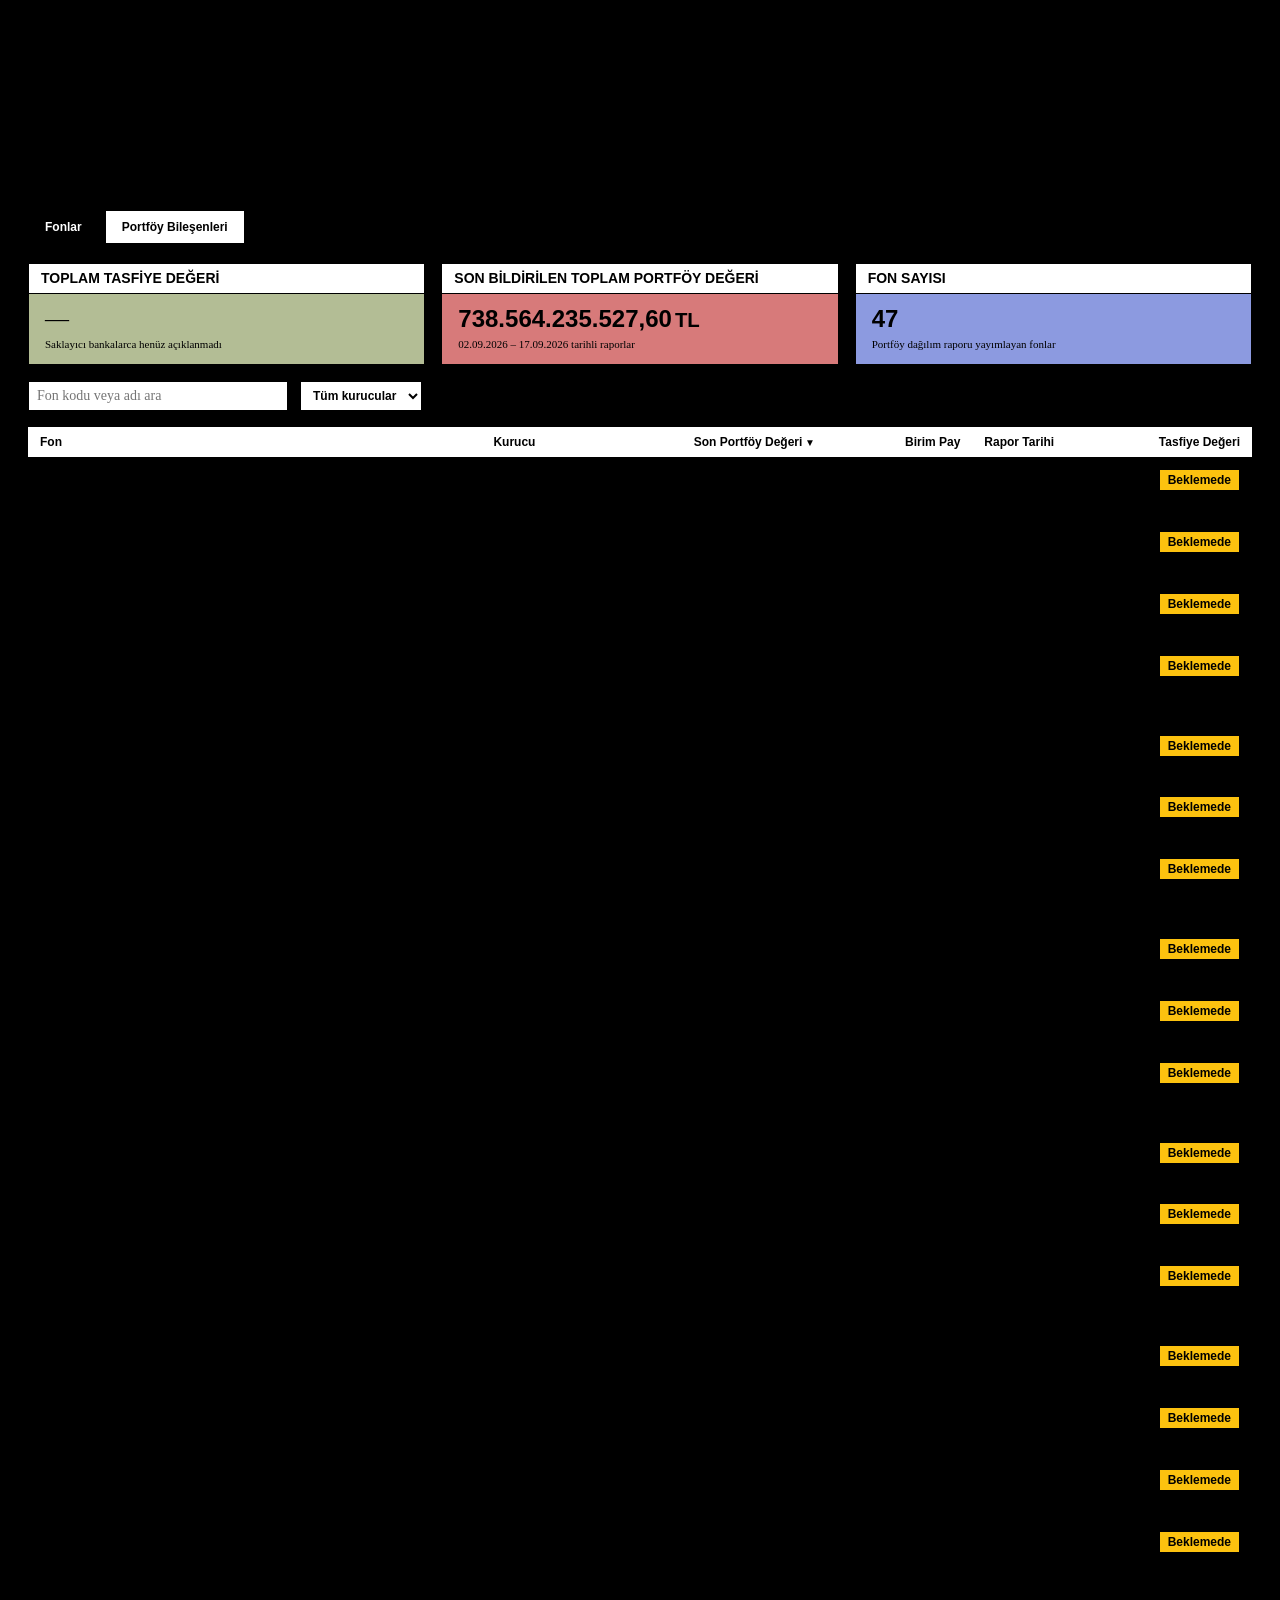
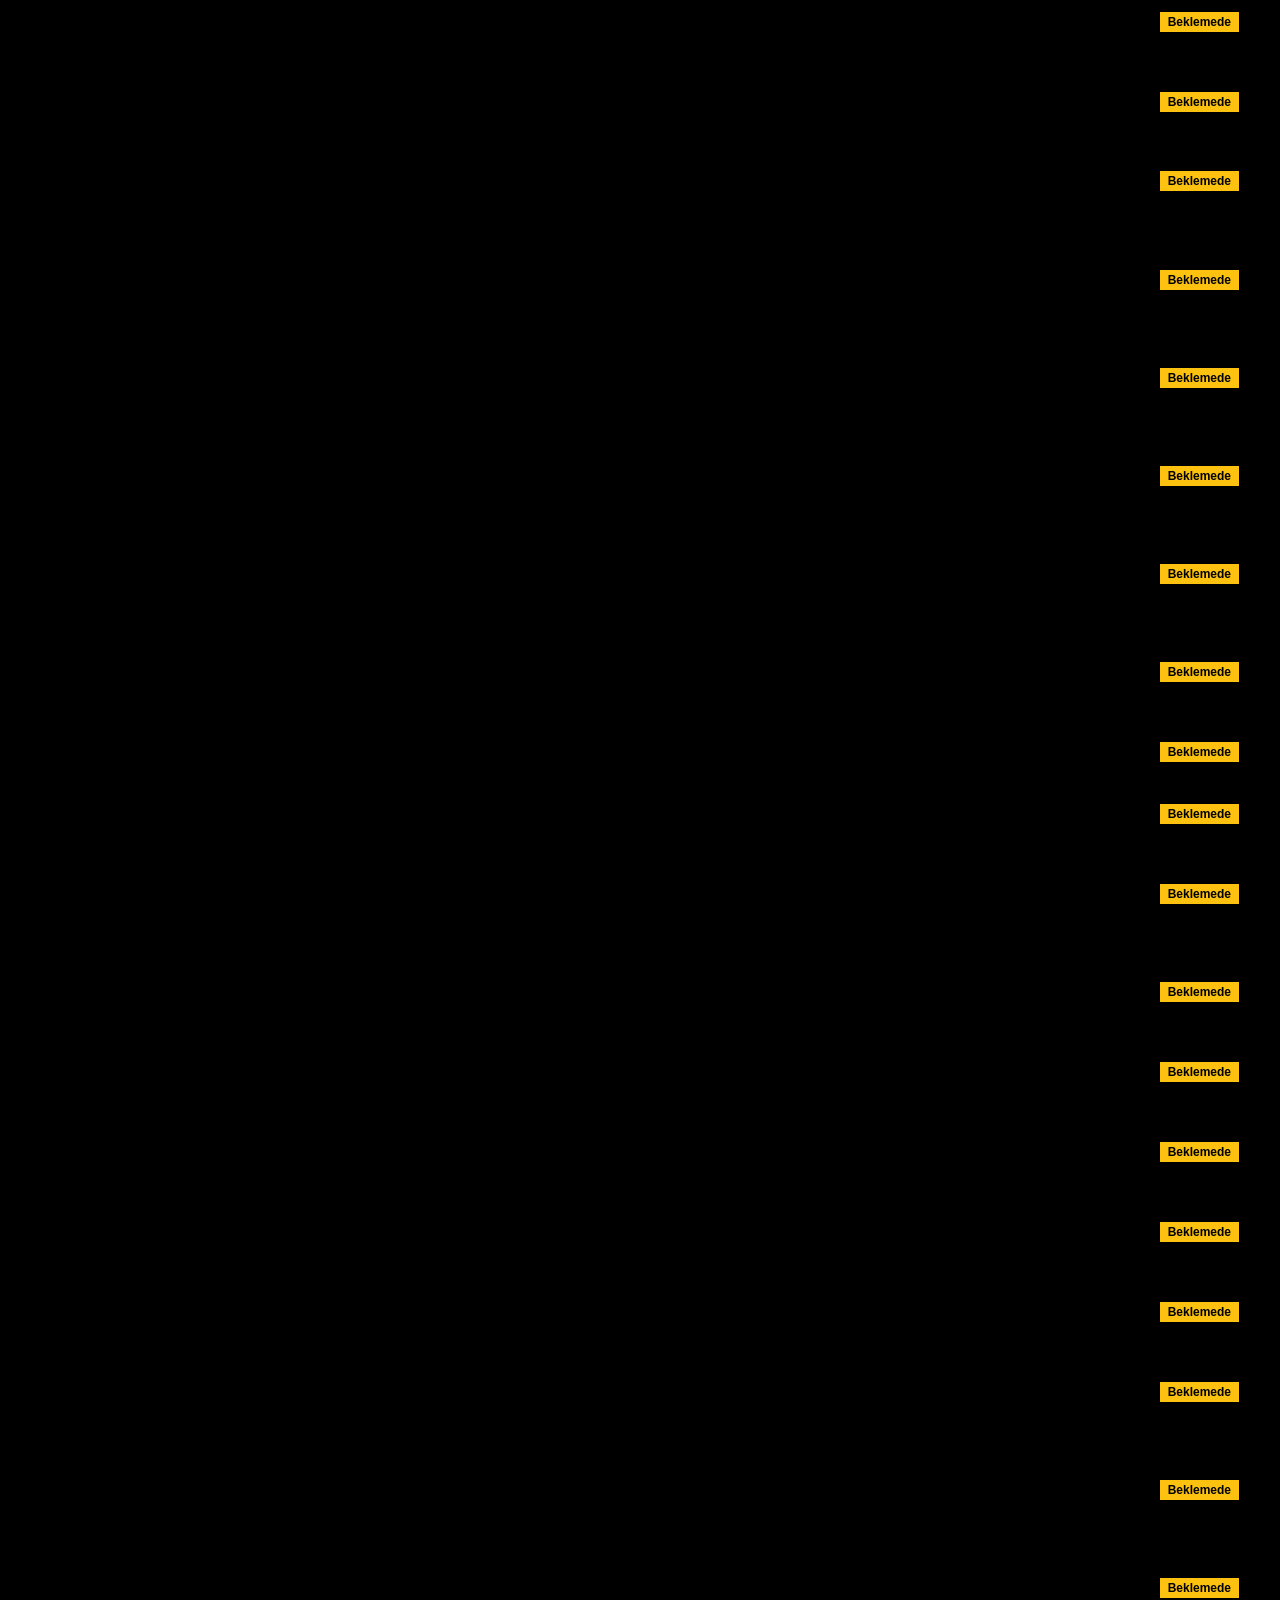
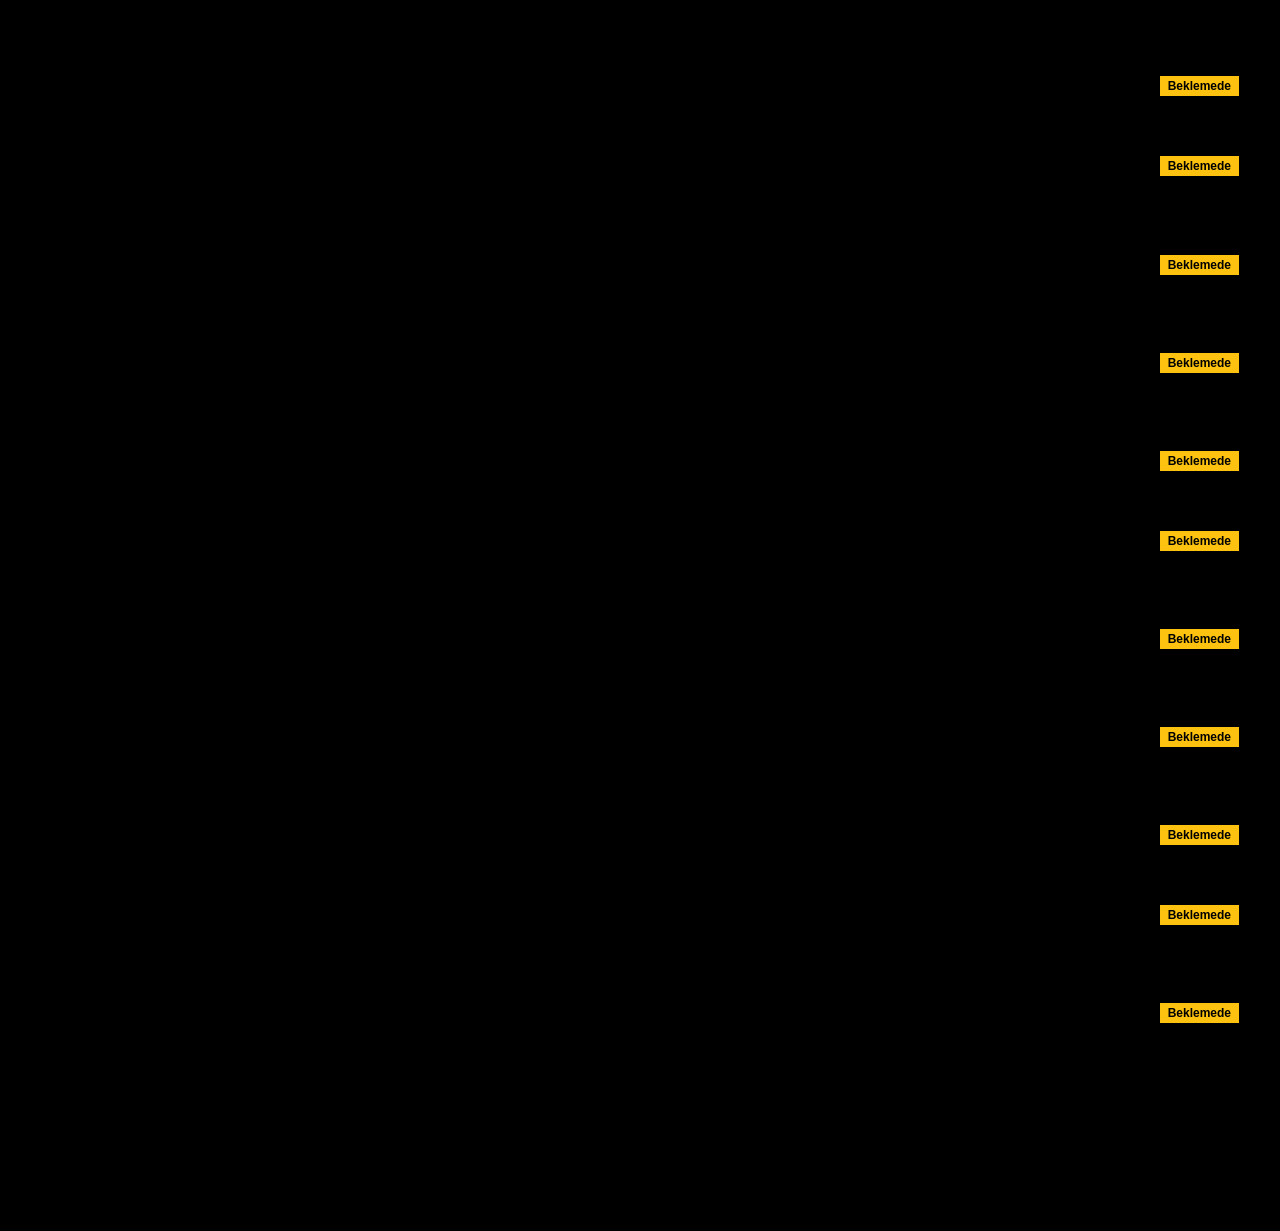
==== commit 84763b5e: "feat: add matching pixel-art favicons" ====
--- a/index.html
+++ b/index.html
@@ -4,172 +4,128 @@
 <meta charset="utf-8">
 <meta name="viewport" content="width=device-width, initial-scale=1">
 <title>tasfiye</title>
-<meta name="description" content="Tasfiye edilen yatırım fonlarının son bildirilen portföy değerleri ve portföy bileşenleri.">
+<link rel="icon" href="favicon.ico?v=1" sizes="any">
+<link rel="icon" type="image/svg+xml" href="favicon.svg?v=1">
+<link rel="apple-touch-icon" sizes="180x180" href="assets/apple-touch-icon.png?v=1">
+<link rel="preconnect" href="https://fonts.googleapis.com">
+<link rel="preconnect" href="https://fonts.gstatic.com" crossorigin>
+<link href="https://fonts.googleapis.com/css2?family=Inter:wght@300;400&display=swap" rel="stylesheet">
 <link rel="stylesheet" href="styles.css">
 </head>
 <body>
 
-<!-- the page sits inside a literal black frame; body padding is that frame -->
-<div class="frame">
+<header class="masthead">
+  <div class="wrap">
+    <div class="eyebrow">SPK Bülteni 2026/60 &middot; 17.09.2026</div>
+    <h1>tasfiye</h1>
+    <p class="lede">
+      Tasfiye edilen yatırım fonlarının son bildirilen portföy değerleri.
+      Tasfiye tutarları saklayıcı bankalar tarafından açıklandıkça işlenecektir.
+    </p>
+  </div>
+</header>
 
-  <!-- ══════════ top banner ══════════ -->
-  <header class="banner">
-    <div class="banner-head">
-      <div class="banner-title">TASFİYE EDİLEN YATIRIM FONLARI</div>
-      <div class="banner-sub">SON BİLDİRİLEN PORTFÖY DEĞERLERİ. KAYNAK: KAP.</div>
+<main class="wrap">
+
+  <nav class="tabs" role="tablist" aria-label="Görünüm">
+    <button type="button" class="tab" role="tab" id="tab-funds"
+            aria-controls="panel-funds" aria-selected="true">Fonlar</button>
+    <button type="button" class="tab" role="tab" id="tab-holdings"
+            aria-controls="panel-holdings" aria-selected="false">Portföy Bileşenleri</button>
+  </nav>
+
+  <!-- ══════════ the fund ledger ══════════ -->
+  <section id="panel-funds" role="tabpanel" aria-labelledby="tab-funds" tabindex="0">
+
+    <div class="totals">
+      <div class="total-block">
+        <div class="eyebrow">Toplam Tasfiye Değeri</div>
+        <div class="total-value pending" id="totalLiq">—</div>
+        <div class="asof">Saklayıcı bankalarca henüz açıklanmadı</div>
+      </div>
+      <div class="total-block">
+        <div class="eyebrow">Son Bildirilen Toplam Portföy Değeri</div>
+        <div class="total-value" id="totalNav">—</div>
+        <div class="asof" id="totalAsof"></div>
+      </div>
+      <div class="total-block">
+        <div class="eyebrow">Fon Sayısı</div>
+        <div class="total-value" id="totalCount">—</div>
+        <div class="asof">Portföy dağılım raporu yayımlayan fonlar</div>
+      </div>
     </div>
-    <div class="banner-right">
-      <span class="sticker">SPK <b class="stripe">BÜLTEN</b> 2026/60</span>
-      <span class="callout">17.09.2026</span>
+
+    <div class="controls">
+      <input type="search" id="q" placeholder="Fon kodu veya adı ara" aria-label="Fon ara" autocomplete="off">
+      <select id="founder" aria-label="Kurucuya göre filtrele"><option value="">Tüm kurucular</option></select>
+      <span class="count" id="count"></span>
     </div>
-  </header>
 
-  <!-- ══════════ masthead: eyebrow block + the one red panel ══════════ -->
-  <div class="masthead wrap">
-    <div class="hero">
-      <div class="eyebrow-block tint-olive"><h1>TASFİYE</h1></div>
-      <p class="lede">
-        Sermaye Piyasası Kurulu'nun 2026/60 sayılı bülteniyle tasfiyesine karar verilen
-        yatırım fonları. Her fon için KAP'ta yayımlanan son <em>Portföy Dağılım Raporu</em>
-        okunmuş, portföy değeri, birim pay fiyatı ve varlık dağılımı buraya işlenmiştir.
+    <table>
+      <thead>
+        <tr>
+          <th data-sort="fundCode">Fon</th>
+          <th class="col-founder" data-sort="founder">Kurucu</th>
+          <th class="r" data-sort="nav">Son Portföy Değeri</th>
+          <th class="r col-unit" data-sort="unitPrice">Birim Pay</th>
+          <th data-sort="reportDate">Rapor Tarihi</th>
+          <th class="r" data-sort="liquidationValue">Tasfiye Değeri</th>
+        </tr>
+      </thead>
+      <tbody id="rows"></tbody>
+    </table>
+    <div class="empty" id="empty" hidden>Eşleşen fon bulunamadı.</div>
+
+  </section>
+
+  <!-- ══════════ what those funds actually hold ══════════ -->
+  <section id="panel-holdings" role="tabpanel" aria-labelledby="tab-holdings" tabindex="0" hidden>
+
+    <div class="totals" id="hTally"></div>
+
+    <div class="controls">
+      <input type="search" id="hq" placeholder="İhraççı, şirket, kod veya fon ara"
+             aria-label="Bileşen ara" autocomplete="off">
+      <div class="chips" id="hChips" role="group" aria-label="Varlık sınıfı"></div>
+      <span class="count" id="hCount"></span>
+    </div>
+
+    <div id="hSections"></div>
+
+  </section>
+
+</main>
+
+<footer>
+  <div class="wrap">
+    <div id="notes-funds">
+      <p>
+        Portföy değerleri, her fonun KAP'ta yayımlanan son <em>Portföy Dağılım Raporu</em>'ndan
+        alınmıştır. Her satırdaki tarih, ilgili raporun yayım tarihidir; değerler o tarih
+        itibarıyladır ve tasfiye tutarı değildir.
+      </p>
+      <p>
+        Tasfiye tutarları, SPK kararı uyarınca görevlendirilen saklayıcı bankalar tarafından
+        belirlenir ve KAP'ta yer almaz. Bu sayfada tasfiye değeri, açıklanana kadar
+        &ldquo;—&rdquo; olarak gösterilir.
       </p>
     </div>
-
-    <aside class="cta">
-      <div class="cta-head">DİKKAT</div>
+    <div id="notes-holdings" hidden>
       <p>
-        Bu sayfadaki tutarlar <em>tasfiye tutarı değildir.</em> Fonların tasfiyeden önce
-        bildirdiği son portföy değerleridir.
+        Bileşenler, aynı raporların <em>Fon Portföy Değeri Tablosu</em> bölümünden okunmuştur.
+        Repo ve türev pozisyonlar, mevduat ve katılma hesapları, kıymetli madenler, döviz ve
+        VİOP teminatları kapsam dışıdır. Tutar gösterilmez; liste yalnızca hangi varlığa maruz
+        kalındığını gösterir.
       </p>
       <p>
-        Tasfiye tutarlarını, SPK kararı uyarınca görevlendirilen saklayıcı bankalar belirler;
-        bu tutarlar KAP'ta yayımlanmaz. Açıklandıkça bu sayfaya işlenecektir.
+        Aynı ihraççı raporlar arasında farklı yazılabiliyor; kayıtlar ISIN kökü üzerinden
+        birleştirilmiş, diğer yazımlar satır altında verilmiştir. Kira sertifikalarında bazı
+        raporlar varlık kiralama şirketini, bazıları kaynak kuruluşu yazar — ikisi de
+        listelenir. Fon katılma paylarının çoğu raporlarda yalnızca fon koduyla yer alır.
       </p>
-    </aside>
+    </div>
   </div>
-
-  <main class="wrap">
-
-    <nav class="tabs" role="tablist" aria-label="Görünüm">
-      <button type="button" class="tab" role="tab" id="tab-funds"
-              aria-controls="panel-funds" aria-selected="true">FONLAR</button>
-      <button type="button" class="tab" role="tab" id="tab-holdings"
-              aria-controls="panel-holdings" aria-selected="false">PORTFÖY BİLEŞENLERİ</button>
-    </nav>
-
-    <!-- ══════════ the fund ledger ══════════ -->
-    <section id="panel-funds" role="tabpanel" aria-labelledby="tab-funds" tabindex="0">
-
-      <div class="totals">
-        <div class="total-block">
-          <div class="eyebrow">TOPLAM TASFİYE DEĞERİ</div>
-          <div class="total-value pending" id="totalLiq">—</div>
-          <div class="asof with-burst"><span class="burst">BEKLEMEDE</span><span>Saklayıcı bankalarca henüz açıklanmadı</span></div>
-        </div>
-        <div class="total-block">
-          <div class="eyebrow">SON BİLDİRİLEN TOPLAM PORTFÖY DEĞERİ</div>
-          <div class="total-value" id="totalNav">—</div>
-          <div class="asof" id="totalAsof"></div>
-        </div>
-        <div class="total-block">
-          <div class="eyebrow">FON SAYISI</div>
-          <div class="total-value" id="totalCount">—</div>
-          <div class="asof">Portföy dağılım raporu yayımlayan fonlar</div>
-        </div>
-      </div>
-
-      <div class="controls">
-        <input type="search" id="q" placeholder="Fon kodu veya adı ara" aria-label="Fon ara" autocomplete="off">
-        <select id="founder" aria-label="Kurucuya göre filtrele"><option value="">Tüm kurucular</option></select>
-        <span class="count" id="count"></span>
-      </div>
-
-      <table>
-        <thead>
-          <tr>
-            <th data-sort="fundCode">FON</th>
-            <th class="col-founder" data-sort="founder">KURUCU</th>
-            <th class="r" data-sort="nav">SON PORTFÖY DEĞERİ</th>
-            <th class="r col-unit" data-sort="unitPrice">BİRİM PAY</th>
-            <th data-sort="reportDate">RAPOR TARİHİ</th>
-            <th class="r" data-sort="liquidationValue">TASFİYE DEĞERİ</th>
-          </tr>
-        </thead>
-        <tbody id="rows"></tbody>
-      </table>
-      <div class="empty" id="empty" hidden>Eşleşen fon bulunamadı.</div>
-
-    </section>
-
-    <!-- ══════════ what those funds actually hold ══════════ -->
-    <section id="panel-holdings" role="tabpanel" aria-labelledby="tab-holdings" tabindex="0" hidden>
-
-      <div class="totals" id="hTally"></div>
-
-      <div class="controls">
-        <input type="search" id="hq" placeholder="İhraççı, şirket, kod veya fon ara"
-               aria-label="Bileşen ara" autocomplete="off">
-        <div class="chips" id="hChips" role="group" aria-label="Varlık sınıfı"></div>
-        <span class="count" id="hCount"></span>
-      </div>
-
-      <div id="hSections"></div>
-
-    </section>
-
-  </main>
-
-  <footer>
-    <div class="wrap">
-      <div class="notes" id="notes-funds">
-        <p>
-          Portföy değerleri, her fonun KAP'ta yayımlanan son <em>Portföy Dağılım Raporu</em>'ndan
-          alınmıştır. Her satırdaki tarih, ilgili raporun yayım tarihidir; değerler o tarih
-          itibarıyladır ve tasfiye tutarı değildir.
-        </p>
-        <p>
-          Tasfiye tutarları, SPK kararı uyarınca görevlendirilen saklayıcı bankalar tarafından
-          belirlenir ve KAP'ta yer almaz. Bu sayfada tasfiye değeri, açıklanana kadar
-          &ldquo;—&rdquo; olarak gösterilir.
-        </p>
-      </div>
-      <div class="notes" id="notes-holdings" hidden>
-        <p>
-          Bileşenler, aynı raporların <em>Fon Portföy Değeri Tablosu</em> bölümünden okunmuştur.
-          Repo ve türev pozisyonlar, mevduat ve katılma hesapları, kıymetli madenler, döviz ve
-          VİOP teminatları kapsam dışıdır. Tutar gösterilmez; liste yalnızca hangi varlığa maruz
-          kalındığını gösterir.
-        </p>
-        <p>
-          Aynı ihraççı raporlar arasında farklı yazılabiliyor; kayıtlar ISIN kökü üzerinden
-          birleştirilmiş, diğer yazımlar satır altında verilmiştir. Kira sertifikalarında bazı
-          raporlar varlık kiralama şirketini, bazıları kaynak kuruluşu yazar — ikisi de
-          listelenir. Fon katılma paylarının çoğu raporlarda yalnızca fon koduyla yer alır.
-        </p>
-      </div>
-
-      <!-- icon-label nav: four square labels on a rule, 1996 footer furniture -->
-      <nav class="iconnav" aria-label="Kaynaklar">
-        <a href="https://www.kap.org.tr/" target="_blank" rel="noopener">
-          <span class="ico" aria-hidden="true">KAP</span><span class="lbl">BİLDİRİMLER</span></a>
-        <a href="https://www.tefas.gov.tr/" target="_blank" rel="noopener">
-          <span class="ico" aria-hidden="true">TEF</span><span class="lbl">TEFAS</span></a>
-        <a href="portfolio%20allocation/INDEX.csv">
-          <span class="ico" aria-hidden="true">CSV</span><span class="lbl">RAPOR DİZİNİ</span></a>
-        <a href="https://github.com/omertekin2002/tasfiye" target="_blank" rel="noopener">
-          <span class="ico" aria-hidden="true">SRC</span><span class="lbl">KAYNAK KOD</span></a>
-      </nav>
-
-      <p class="fineprint">
-        <a href="https://github.com/omertekin2002/tasfiye" target="_blank" rel="noopener">Kaynak ve yöntem</a>
-        &middot; Veriler KAP'ta yayımlanan kamuya açık raporlardan derlenmiştir.
-        Yatırım tavsiyesi değildir.
-      </p>
-      <p class="fineprint">Bu sayfa 800×600 ve üzeri çözünürlükler için tasarlanmıştır.</p>
-    </div>
-  </footer>
-
-</div>
+</footer>
 
 <script src="app.js"></script>
 </body>
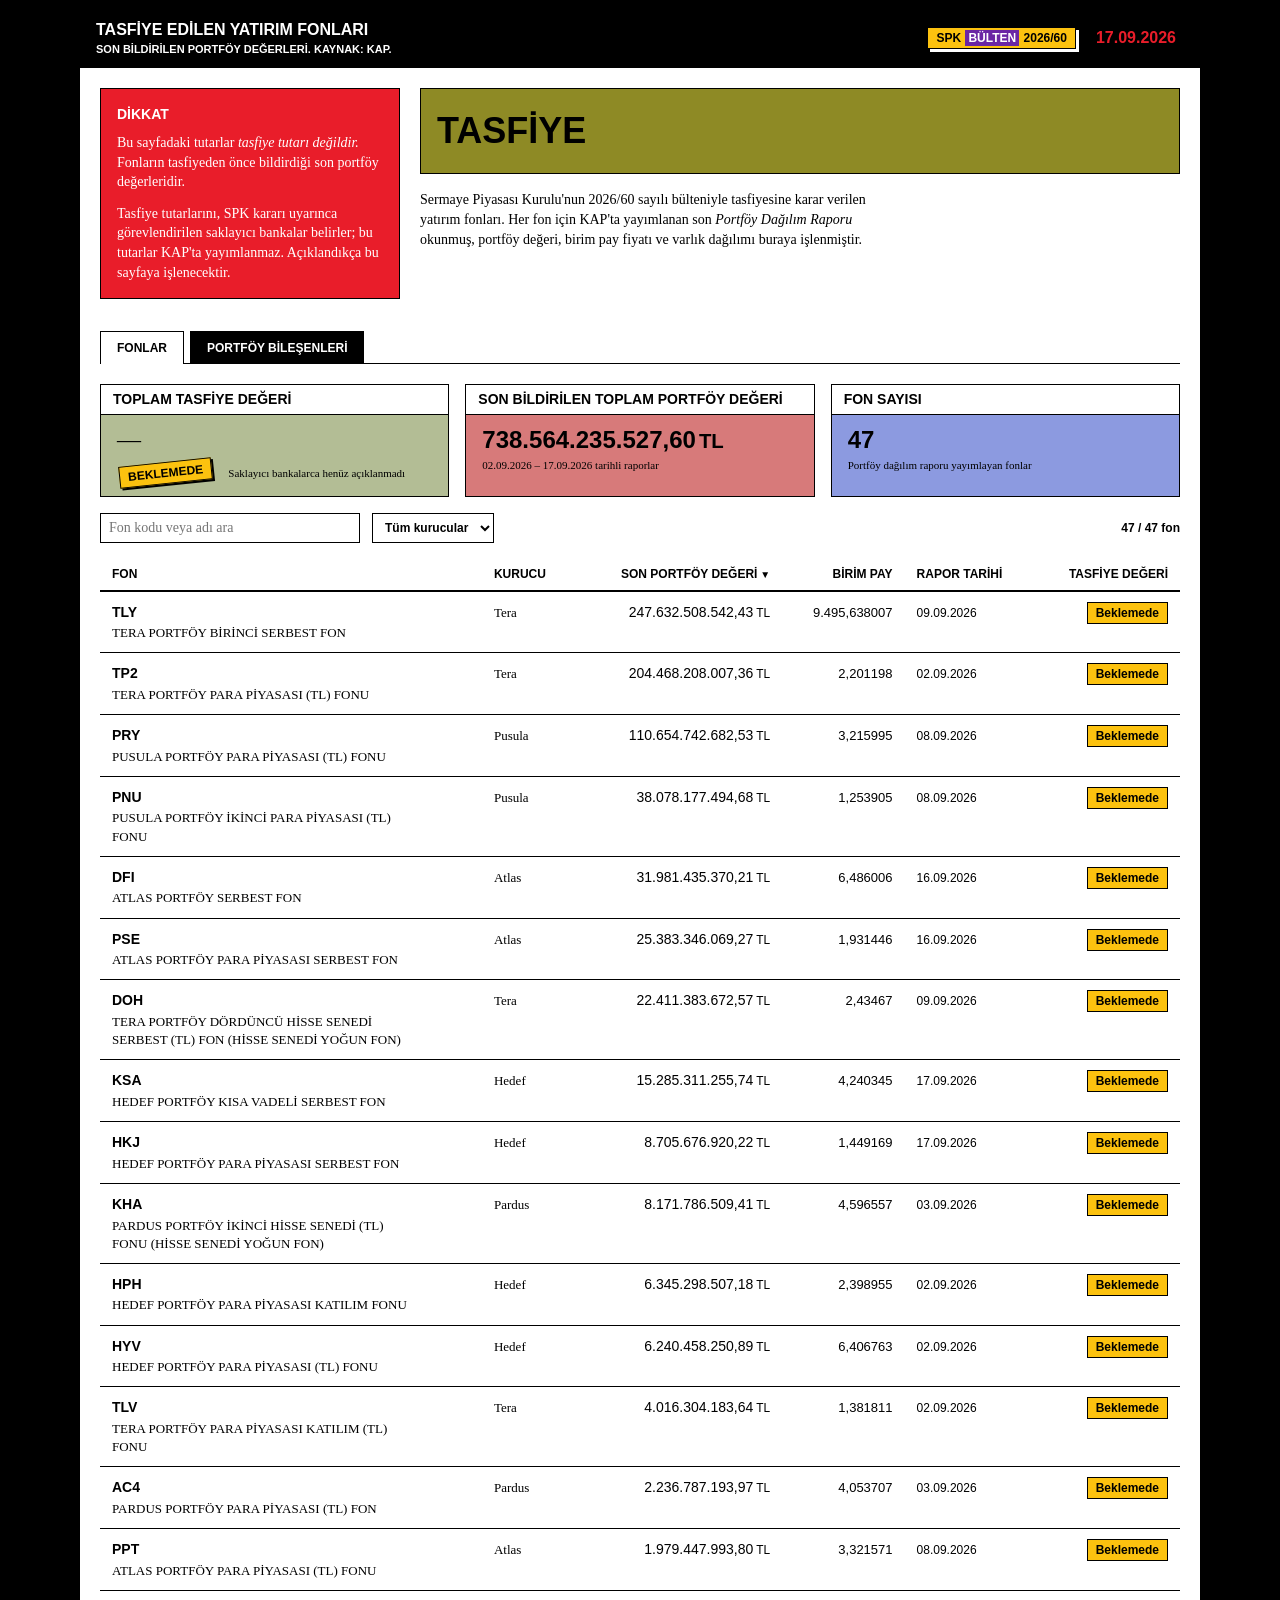
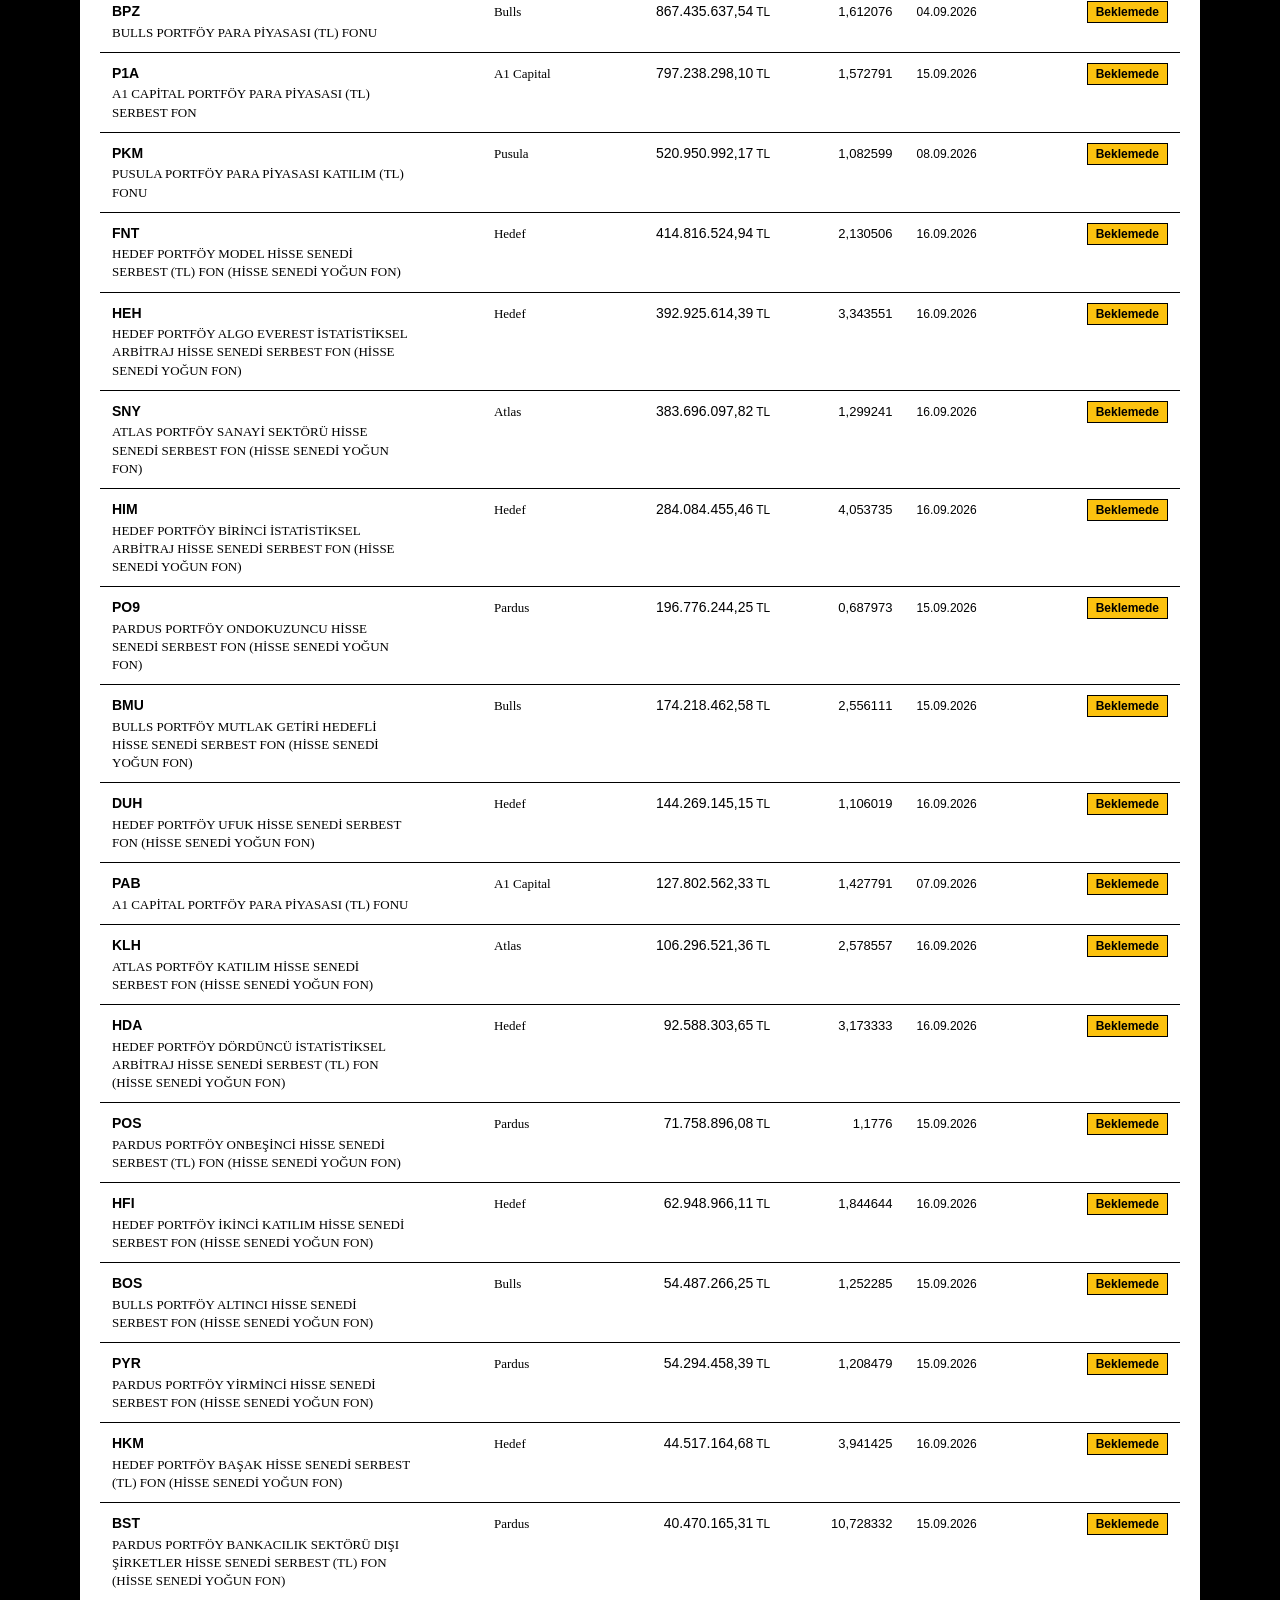
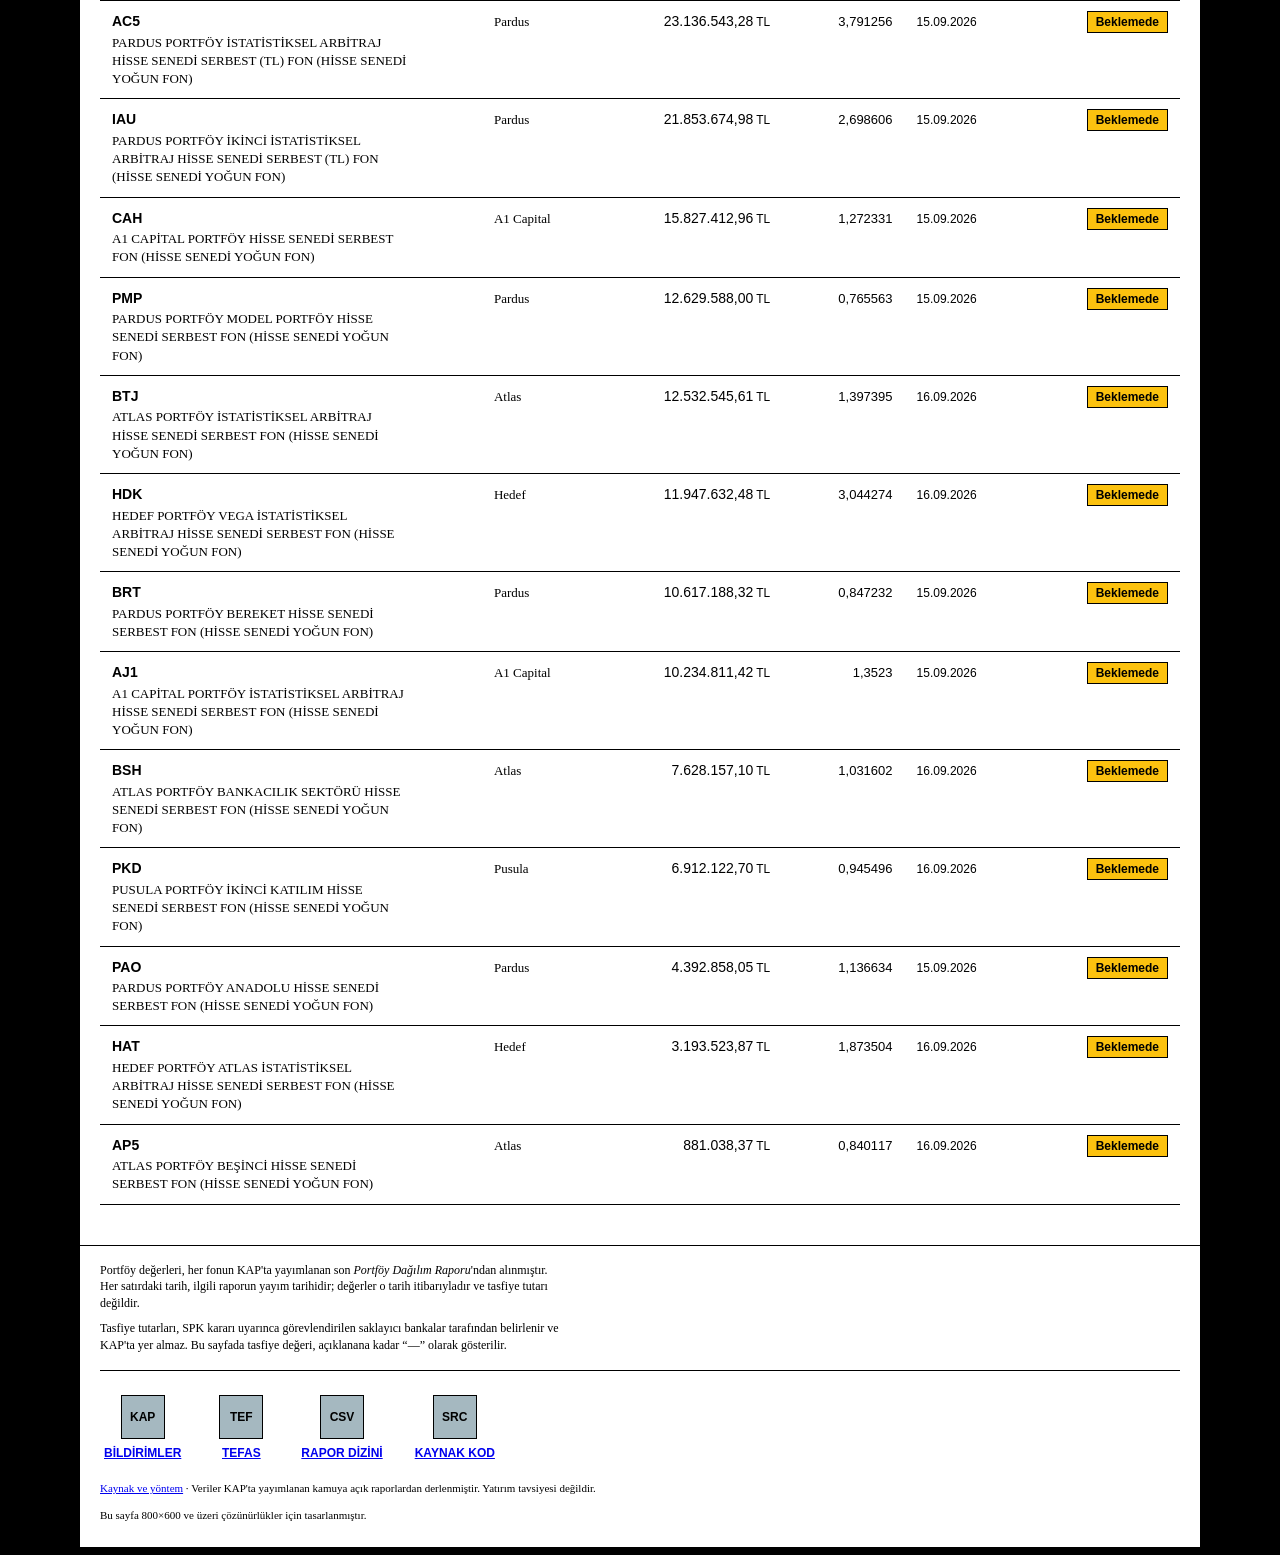
==== commit df646bf4: "Merge branch 'dell-1996': Dell 1996 redesign Co-Authored-By: Claude Opus 5 <noreply@anthropic.com>" ====
--- a/index.html
+++ b/index.html
@@ -4,128 +4,172 @@
 <meta charset="utf-8">
 <meta name="viewport" content="width=device-width, initial-scale=1">
 <title>tasfiye</title>
-<link rel="icon" href="favicon.ico?v=1" sizes="any">
-<link rel="icon" type="image/svg+xml" href="favicon.svg?v=1">
-<link rel="apple-touch-icon" sizes="180x180" href="assets/apple-touch-icon.png?v=1">
-<link rel="preconnect" href="https://fonts.googleapis.com">
-<link rel="preconnect" href="https://fonts.gstatic.com" crossorigin>
-<link href="https://fonts.googleapis.com/css2?family=Inter:wght@300;400&display=swap" rel="stylesheet">
+<meta name="description" content="Tasfiye edilen yatırım fonlarının son bildirilen portföy değerleri ve portföy bileşenleri.">
 <link rel="stylesheet" href="styles.css">
 </head>
 <body>
 
-<header class="masthead">
-  <div class="wrap">
-    <div class="eyebrow">SPK Bülteni 2026/60 &middot; 17.09.2026</div>
-    <h1>tasfiye</h1>
-    <p class="lede">
-      Tasfiye edilen yatırım fonlarının son bildirilen portföy değerleri.
-      Tasfiye tutarları saklayıcı bankalar tarafından açıklandıkça işlenecektir.
-    </p>
-  </div>
-</header>
+<!-- the page sits inside a literal black frame; body padding is that frame -->
+<div class="frame">
 
-<main class="wrap">
+  <!-- ══════════ top banner ══════════ -->
+  <header class="banner">
+    <div class="banner-head">
+      <div class="banner-title">TASFİYE EDİLEN YATIRIM FONLARI</div>
+      <div class="banner-sub">SON BİLDİRİLEN PORTFÖY DEĞERLERİ. KAYNAK: KAP.</div>
+    </div>
+    <div class="banner-right">
+      <span class="sticker">SPK <b class="stripe">BÜLTEN</b> 2026/60</span>
+      <span class="callout">17.09.2026</span>
+    </div>
+  </header>
 
-  <nav class="tabs" role="tablist" aria-label="Görünüm">
-    <button type="button" class="tab" role="tab" id="tab-funds"
-            aria-controls="panel-funds" aria-selected="true">Fonlar</button>
-    <button type="button" class="tab" role="tab" id="tab-holdings"
-            aria-controls="panel-holdings" aria-selected="false">Portföy Bileşenleri</button>
-  </nav>
-
-  <!-- ══════════ the fund ledger ══════════ -->
-  <section id="panel-funds" role="tabpanel" aria-labelledby="tab-funds" tabindex="0">
-
-    <div class="totals">
-      <div class="total-block">
-        <div class="eyebrow">Toplam Tasfiye Değeri</div>
-        <div class="total-value pending" id="totalLiq">—</div>
-        <div class="asof">Saklayıcı bankalarca henüz açıklanmadı</div>
-      </div>
-      <div class="total-block">
-        <div class="eyebrow">Son Bildirilen Toplam Portföy Değeri</div>
-        <div class="total-value" id="totalNav">—</div>
-        <div class="asof" id="totalAsof"></div>
-      </div>
-      <div class="total-block">
-        <div class="eyebrow">Fon Sayısı</div>
-        <div class="total-value" id="totalCount">—</div>
-        <div class="asof">Portföy dağılım raporu yayımlayan fonlar</div>
-      </div>
+  <!-- ══════════ masthead: eyebrow block + the one red panel ══════════ -->
+  <div class="masthead wrap">
+    <div class="hero">
+      <div class="eyebrow-block tint-olive"><h1>TASFİYE</h1></div>
+      <p class="lede">
+        Sermaye Piyasası Kurulu'nun 2026/60 sayılı bülteniyle tasfiyesine karar verilen
+        yatırım fonları. Her fon için KAP'ta yayımlanan son <em>Portföy Dağılım Raporu</em>
+        okunmuş, portföy değeri, birim pay fiyatı ve varlık dağılımı buraya işlenmiştir.
+      </p>
     </div>
 
-    <div class="controls">
-      <input type="search" id="q" placeholder="Fon kodu veya adı ara" aria-label="Fon ara" autocomplete="off">
-      <select id="founder" aria-label="Kurucuya göre filtrele"><option value="">Tüm kurucular</option></select>
-      <span class="count" id="count"></span>
-    </div>
-
-    <table>
-      <thead>
-        <tr>
-          <th data-sort="fundCode">Fon</th>
-          <th class="col-founder" data-sort="founder">Kurucu</th>
-          <th class="r" data-sort="nav">Son Portföy Değeri</th>
-          <th class="r col-unit" data-sort="unitPrice">Birim Pay</th>
-          <th data-sort="reportDate">Rapor Tarihi</th>
-          <th class="r" data-sort="liquidationValue">Tasfiye Değeri</th>
-        </tr>
-      </thead>
-      <tbody id="rows"></tbody>
-    </table>
-    <div class="empty" id="empty" hidden>Eşleşen fon bulunamadı.</div>
-
-  </section>
-
-  <!-- ══════════ what those funds actually hold ══════════ -->
-  <section id="panel-holdings" role="tabpanel" aria-labelledby="tab-holdings" tabindex="0" hidden>
-
-    <div class="totals" id="hTally"></div>
-
-    <div class="controls">
-      <input type="search" id="hq" placeholder="İhraççı, şirket, kod veya fon ara"
-             aria-label="Bileşen ara" autocomplete="off">
-      <div class="chips" id="hChips" role="group" aria-label="Varlık sınıfı"></div>
-      <span class="count" id="hCount"></span>
-    </div>
-
-    <div id="hSections"></div>
-
-  </section>
-
-</main>
-
-<footer>
-  <div class="wrap">
-    <div id="notes-funds">
+    <aside class="cta">
+      <div class="cta-head">DİKKAT</div>
       <p>
-        Portföy değerleri, her fonun KAP'ta yayımlanan son <em>Portföy Dağılım Raporu</em>'ndan
-        alınmıştır. Her satırdaki tarih, ilgili raporun yayım tarihidir; değerler o tarih
-        itibarıyladır ve tasfiye tutarı değildir.
+        Bu sayfadaki tutarlar <em>tasfiye tutarı değildir.</em> Fonların tasfiyeden önce
+        bildirdiği son portföy değerleridir.
       </p>
       <p>
-        Tasfiye tutarları, SPK kararı uyarınca görevlendirilen saklayıcı bankalar tarafından
-        belirlenir ve KAP'ta yer almaz. Bu sayfada tasfiye değeri, açıklanana kadar
-        &ldquo;—&rdquo; olarak gösterilir.
+        Tasfiye tutarlarını, SPK kararı uyarınca görevlendirilen saklayıcı bankalar belirler;
+        bu tutarlar KAP'ta yayımlanmaz. Açıklandıkça bu sayfaya işlenecektir.
       </p>
+    </aside>
+  </div>
+
+  <main class="wrap">
+
+    <nav class="tabs" role="tablist" aria-label="Görünüm">
+      <button type="button" class="tab" role="tab" id="tab-funds"
+              aria-controls="panel-funds" aria-selected="true">FONLAR</button>
+      <button type="button" class="tab" role="tab" id="tab-holdings"
+              aria-controls="panel-holdings" aria-selected="false">PORTFÖY BİLEŞENLERİ</button>
+    </nav>
+
+    <!-- ══════════ the fund ledger ══════════ -->
+    <section id="panel-funds" role="tabpanel" aria-labelledby="tab-funds" tabindex="0">
+
+      <div class="totals">
+        <div class="total-block">
+          <div class="eyebrow">TOPLAM TASFİYE DEĞERİ</div>
+          <div class="total-value pending" id="totalLiq">—</div>
+          <div class="asof with-burst"><span class="burst">BEKLEMEDE</span><span>Saklayıcı bankalarca henüz açıklanmadı</span></div>
+        </div>
+        <div class="total-block">
+          <div class="eyebrow">SON BİLDİRİLEN TOPLAM PORTFÖY DEĞERİ</div>
+          <div class="total-value" id="totalNav">—</div>
+          <div class="asof" id="totalAsof"></div>
+        </div>
+        <div class="total-block">
+          <div class="eyebrow">FON SAYISI</div>
+          <div class="total-value" id="totalCount">—</div>
+          <div class="asof">Portföy dağılım raporu yayımlayan fonlar</div>
+        </div>
+      </div>
+
+      <div class="controls">
+        <input type="search" id="q" placeholder="Fon kodu veya adı ara" aria-label="Fon ara" autocomplete="off">
+        <select id="founder" aria-label="Kurucuya göre filtrele"><option value="">Tüm kurucular</option></select>
+        <span class="count" id="count"></span>
+      </div>
+
+      <table>
+        <thead>
+          <tr>
+            <th data-sort="fundCode">FON</th>
+            <th class="col-founder" data-sort="founder">KURUCU</th>
+            <th class="r" data-sort="nav">SON PORTFÖY DEĞERİ</th>
+            <th class="r col-unit" data-sort="unitPrice">BİRİM PAY</th>
+            <th data-sort="reportDate">RAPOR TARİHİ</th>
+            <th class="r" data-sort="liquidationValue">TASFİYE DEĞERİ</th>
+          </tr>
+        </thead>
+        <tbody id="rows"></tbody>
+      </table>
+      <div class="empty" id="empty" hidden>Eşleşen fon bulunamadı.</div>
+
+    </section>
+
+    <!-- ══════════ what those funds actually hold ══════════ -->
+    <section id="panel-holdings" role="tabpanel" aria-labelledby="tab-holdings" tabindex="0" hidden>
+
+      <div class="totals" id="hTally"></div>
+
+      <div class="controls">
+        <input type="search" id="hq" placeholder="İhraççı, şirket, kod veya fon ara"
+               aria-label="Bileşen ara" autocomplete="off">
+        <div class="chips" id="hChips" role="group" aria-label="Varlık sınıfı"></div>
+        <span class="count" id="hCount"></span>
+      </div>
+
+      <div id="hSections"></div>
+
+    </section>
+
+  </main>
+
+  <footer>
+    <div class="wrap">
+      <div class="notes" id="notes-funds">
+        <p>
+          Portföy değerleri, her fonun KAP'ta yayımlanan son <em>Portföy Dağılım Raporu</em>'ndan
+          alınmıştır. Her satırdaki tarih, ilgili raporun yayım tarihidir; değerler o tarih
+          itibarıyladır ve tasfiye tutarı değildir.
+        </p>
+        <p>
+          Tasfiye tutarları, SPK kararı uyarınca görevlendirilen saklayıcı bankalar tarafından
+          belirlenir ve KAP'ta yer almaz. Bu sayfada tasfiye değeri, açıklanana kadar
+          &ldquo;—&rdquo; olarak gösterilir.
+        </p>
+      </div>
+      <div class="notes" id="notes-holdings" hidden>
+        <p>
+          Bileşenler, aynı raporların <em>Fon Portföy Değeri Tablosu</em> bölümünden okunmuştur.
+          Repo ve türev pozisyonlar, mevduat ve katılma hesapları, kıymetli madenler, döviz ve
+          VİOP teminatları kapsam dışıdır. Tutar gösterilmez; liste yalnızca hangi varlığa maruz
+          kalındığını gösterir.
+        </p>
+        <p>
+          Aynı ihraççı raporlar arasında farklı yazılabiliyor; kayıtlar ISIN kökü üzerinden
+          birleştirilmiş, diğer yazımlar satır altında verilmiştir. Kira sertifikalarında bazı
+          raporlar varlık kiralama şirketini, bazıları kaynak kuruluşu yazar — ikisi de
+          listelenir. Fon katılma paylarının çoğu raporlarda yalnızca fon koduyla yer alır.
+        </p>
+      </div>
+
+      <!-- icon-label nav: four square labels on a rule, 1996 footer furniture -->
+      <nav class="iconnav" aria-label="Kaynaklar">
+        <a href="https://www.kap.org.tr/" target="_blank" rel="noopener">
+          <span class="ico" aria-hidden="true">KAP</span><span class="lbl">BİLDİRİMLER</span></a>
+        <a href="https://www.tefas.gov.tr/" target="_blank" rel="noopener">
+          <span class="ico" aria-hidden="true">TEF</span><span class="lbl">TEFAS</span></a>
+        <a href="portfolio%20allocation/INDEX.csv">
+          <span class="ico" aria-hidden="true">CSV</span><span class="lbl">RAPOR DİZİNİ</span></a>
+        <a href="https://github.com/omertekin2002/tasfiye" target="_blank" rel="noopener">
+          <span class="ico" aria-hidden="true">SRC</span><span class="lbl">KAYNAK KOD</span></a>
+      </nav>
+
+      <p class="fineprint">
+        <a href="https://github.com/omertekin2002/tasfiye" target="_blank" rel="noopener">Kaynak ve yöntem</a>
+        &middot; Veriler KAP'ta yayımlanan kamuya açık raporlardan derlenmiştir.
+        Yatırım tavsiyesi değildir.
+      </p>
+      <p class="fineprint">Bu sayfa 800×600 ve üzeri çözünürlükler için tasarlanmıştır.</p>
     </div>
-    <div id="notes-holdings" hidden>
-      <p>
-        Bileşenler, aynı raporların <em>Fon Portföy Değeri Tablosu</em> bölümünden okunmuştur.
-        Repo ve türev pozisyonlar, mevduat ve katılma hesapları, kıymetli madenler, döviz ve
-        VİOP teminatları kapsam dışıdır. Tutar gösterilmez; liste yalnızca hangi varlığa maruz
-        kalındığını gösterir.
-      </p>
-      <p>
-        Aynı ihraççı raporlar arasında farklı yazılabiliyor; kayıtlar ISIN kökü üzerinden
-        birleştirilmiş, diğer yazımlar satır altında verilmiştir. Kira sertifikalarında bazı
-        raporlar varlık kiralama şirketini, bazıları kaynak kuruluşu yazar — ikisi de
-        listelenir. Fon katılma paylarının çoğu raporlarda yalnızca fon koduyla yer alır.
-      </p>
-    </div>
-  </div>
-</footer>
+  </footer>
+
+</div>
 
 <script src="app.js"></script>
 </body>
--- a/styles.css
+++ b/styles.css
@@ -146,12 +146,13 @@
 .tabs { display: flex; gap: var(--s-s); border-bottom: 1px solid var(--frame-ink); }
 .tab {
   font-family: var(--sans); font-size: 12px; font-weight: 700; line-height: 1;
-  color: var(--ink); background: var(--canvas);
+  color: var(--on-primary); background: var(--frame-ink);
   border: 1px solid var(--frame-ink); border-bottom: 0;
   padding: var(--s-m) var(--s-lg);
   margin-bottom: -1px; cursor: pointer;
 }
-.tab[aria-selected="true"] { background: var(--frame-ink); color: var(--on-primary); }
+/* the open tab is white and covers the rule beneath it, so it joins the page below */
+.tab[aria-selected="true"] { background: var(--canvas); color: var(--ink); }
 .tab:focus-visible { outline: 2px solid var(--primary); outline-offset: 2px; }
 
 /* ---------- headline figures as ribbon cards ----------
